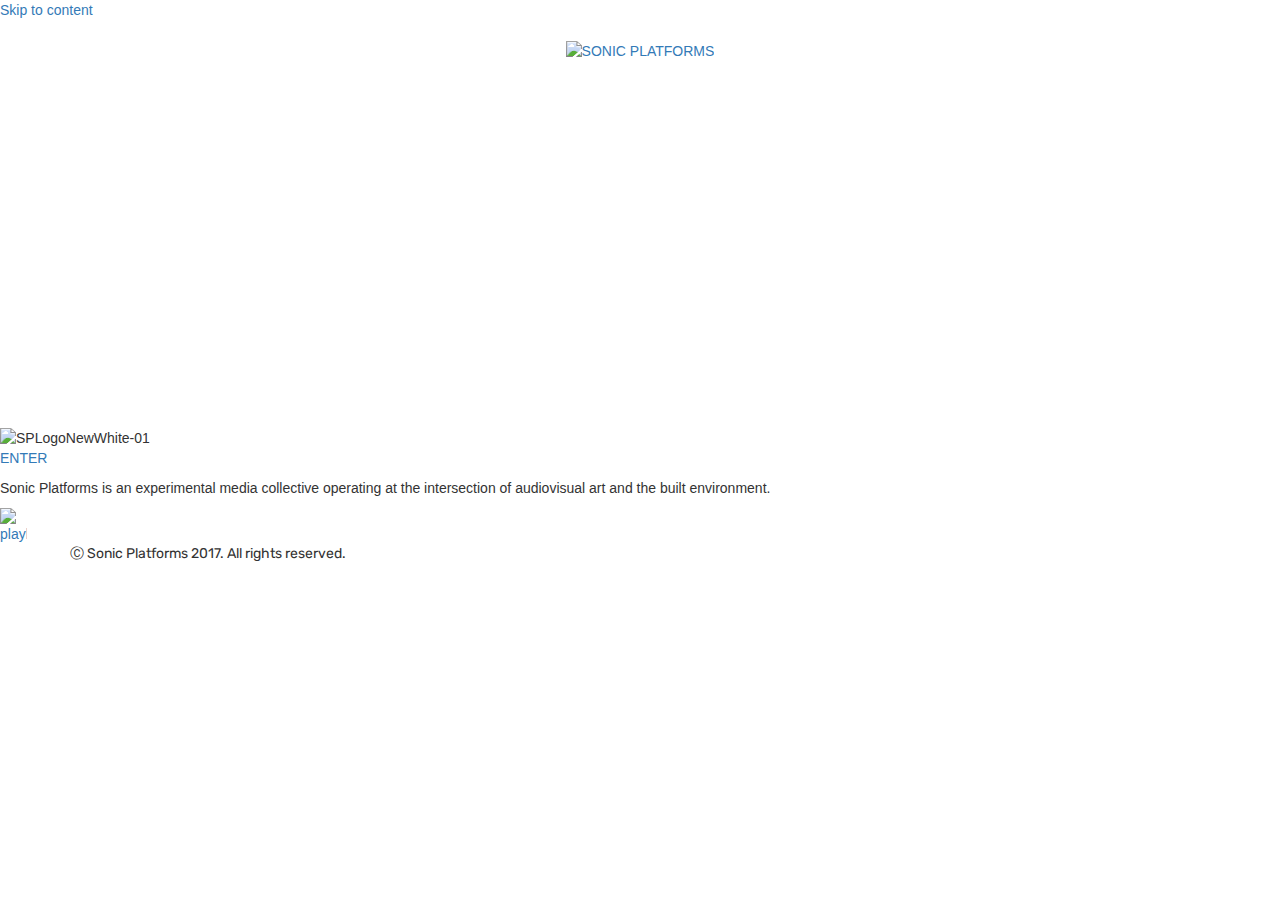
==== index.html @ f788b517 "initial commit" ====
<!DOCTYPE html>
<html lang="en-US">
<head>
<meta charset="UTF-8">
<meta name="viewport" content="width=device-width, initial-scale=1">
<link rel="profile" href="http://gmpg.org/xfn/11">

<title>SONIC PLATFORMS</title>
<link rel='dns-prefetch' href='//ajax.googleapis.com' />
<link rel='dns-prefetch' href='//fonts.googleapis.com' />
<link rel='dns-prefetch' href='//s.w.org' />
<link rel="alternate" type="application/rss+xml" title="SONIC PLATFORMS &raquo; Feed" href="https://sonic1231.github.io/sonic-platforms/feed/" />
<link rel="alternate" type="application/rss+xml" title="SONIC PLATFORMS &raquo; Comments Feed" href="https://sonic1231.github.io/sonic-platforms/comments/feed/" />
		<script type="text/javascript">
			window._wpemojiSettings = {"baseUrl":"https:\/\/s.w.org\/images\/core\/emoji\/11\/72x72\/","ext":".png","svgUrl":"https:\/\/s.w.org\/images\/core\/emoji\/11\/svg\/","svgExt":".svg","source":{"concatemoji":"https:\/\/sonic1231.github.io\/sonic-platforms\/wp-includes\/js\/wp-emoji-release.min.js?ver=4.9.8"}};
			!function(a,b,c){function d(a,b){var c=String.fromCharCode;l.clearRect(0,0,k.width,k.height),l.fillText(c.apply(this,a),0,0);var d=k.toDataURL();l.clearRect(0,0,k.width,k.height),l.fillText(c.apply(this,b),0,0);var e=k.toDataURL();return d===e}function e(a){var b;if(!l||!l.fillText)return!1;switch(l.textBaseline="top",l.font="600 32px Arial",a){case"flag":return!(b=d([55356,56826,55356,56819],[55356,56826,8203,55356,56819]))&&(b=d([55356,57332,56128,56423,56128,56418,56128,56421,56128,56430,56128,56423,56128,56447],[55356,57332,8203,56128,56423,8203,56128,56418,8203,56128,56421,8203,56128,56430,8203,56128,56423,8203,56128,56447]),!b);case"emoji":return b=d([55358,56760,9792,65039],[55358,56760,8203,9792,65039]),!b}return!1}function f(a){var c=b.createElement("script");c.src=a,c.defer=c.type="text/javascript",b.getElementsByTagName("head")[0].appendChild(c)}var g,h,i,j,k=b.createElement("canvas"),l=k.getContext&&k.getContext("2d");for(j=Array("flag","emoji"),c.supports={everything:!0,everythingExceptFlag:!0},i=0;i<j.length;i++)c.supports[j[i]]=e(j[i]),c.supports.everything=c.supports.everything&&c.supports[j[i]],"flag"!==j[i]&&(c.supports.everythingExceptFlag=c.supports.everythingExceptFlag&&c.supports[j[i]]);c.supports.everythingExceptFlag=c.supports.everythingExceptFlag&&!c.supports.flag,c.DOMReady=!1,c.readyCallback=function(){c.DOMReady=!0},c.supports.everything||(h=function(){c.readyCallback()},b.addEventListener?(b.addEventListener("DOMContentLoaded",h,!1),a.addEventListener("load",h,!1)):(a.attachEvent("onload",h),b.attachEvent("onreadystatechange",function(){"complete"===b.readyState&&c.readyCallback()})),g=c.source||{},g.concatemoji?f(g.concatemoji):g.wpemoji&&g.twemoji&&(f(g.twemoji),f(g.wpemoji)))}(window,document,window._wpemojiSettings);
		</script>
		<style type="text/css">
img.wp-smiley,
img.emoji {
	display: inline !important;
	border: none !important;
	box-shadow: none !important;
	height: 1em !important;
	width: 1em !important;
	margin: 0 .07em !important;
	vertical-align: -0.1em !important;
	background: none !important;
	padding: 0 !important;
}
</style>
<link rel='stylesheet' id='fl-builder-layout-99-css'  href='https://sonic1231.github.io/sonic-platforms/wp-content/uploads/bb-plugin/cache/99-layout.css?ver=a3a9431f162b4dfdc344bd846611ed28' type='text/css' media='all' />
<link rel='stylesheet' id='olympus-google-fonts-css'  href='https://fonts.googleapis.com/css?family=Rubik%3A300%2C400%2C500%2C700%2C900%2C0&#038;subset=hebrew%2Clatin%2Ccyrillic%2Clatin-ext&#038;ver=4.9.8' type='text/css' media='all' />
<link rel='stylesheet' id='portfolio-pro-css'  href='https://sonic1231.github.io/sonic-platforms/wp-content/plugins/sonicplatformgallery/public/css/portfolio-pro-public.css?ver=1.0.0' type='text/css' media='all' />
<link rel='stylesheet' id='zthemes-googlefonts-css'  href='https://fonts.googleapis.com/css?family=Lato%3A400%2C400i%2C700%7CMontserrat%3A400%2C400i%2C500%2C600%2C700&#038;subset=latin%2Clatin-ext' type='text/css' media='all' />
<link rel='stylesheet' id='blacklite-style-css'  href='https://sonic1231.github.io/sonic-platforms/wp-content/themes/blacklite/style.css?ver=4.9.8' type='text/css' media='all' />
<link rel='stylesheet' id='blacklite-font-awesome-css-css'  href='https://sonic1231.github.io/sonic-platforms/wp-content/themes/blacklite/css/font-awesome.min.css?ver=4.9.8' type='text/css' media='all' />
<link rel='stylesheet' id='igniteup-front-compulsory-css'  href='https://sonic1231.github.io/sonic-platforms/wp-content/plugins/igniteup/includes/css/front-compulsory.css?ver=3.3' type='text/css' media='all' />
<script type='text/javascript' src='//ajax.googleapis.com/ajax/libs/jquery/2.2.4/jquery.min.js'></script>
<script type='text/javascript' src='https://sonic1231.github.io/sonic-platforms/wp-content/plugins/sonicplatformgallery/public/lib/lazyload/jquery.lazyload.min.js?ver=1.0.0'></script>
<script type='text/javascript' src='https://sonic1231.github.io/sonic-platforms/wp-content/plugins/sonicplatformgallery/public/lib/isotope/isotope.pkgd.min.js?ver=1.0.0'></script>
<script type='text/javascript' src='https://sonic1231.github.io/sonic-platforms/wp-content/plugins/sonicplatformgallery/public/js/portfolio-pro-public.js?ver=1.0.0'></script>
<link rel='https://api.w.org/' href='https://sonic1231.github.io/sonic-platforms/wp-json/' />
<link rel="EditURI" type="application/rsd+xml" title="RSD" href="https://sonic1231.github.io/sonic-platforms/xmlrpc.php?rsd" />
<link rel="wlwmanifest" type="application/wlwmanifest+xml" href="https://sonic1231.github.io/sonic-platforms/wp-includes/wlwmanifest.xml" /> 
<meta name="generator" content="WordPress 4.9.8" />
<link rel="canonical" href="https://sonic1231.github.io/sonic-platforms/" />
<link rel='shortlink' href='https://sonic1231.github.io/sonic-platforms/' />
<link rel="alternate" type="application/json+oembed" href="https://sonic1231.github.io/sonic-platforms/wp-json/oembed/1.0/embed?url=https%3A%2F%2Fsonic1231.github.io%2Fsonic-platforms%2F" />
<link rel="alternate" type="text/xml+oembed" href="https://sonic1231.github.io/sonic-platforms/wp-json/oembed/1.0/embed?url=https%3A%2F%2Fsonic1231.github.io%2Fsonic-platforms%2F&#038;format=xml" />
<!-- start Simple Custom CSS and JS -->
<style type="text/css">
/* Add your CSS code here.

For example:
.example {
    color: red;
}

For brushing up on your CSS knowledge, check out http://www.w3schools.com/css/css_syntax.asp

End of comment */ 

@media only screen and (max-width:767px)
{

body.page-id-99 .fl-rich-text a.enterbutton {
    float: none;
    margin: 0 auto;
    display: table;
}
  
body.page-id-99 .cstlogo img.fl-photo-img {
    max-width: 100px;
    margin: 0 auto;
    display: table;
    float: none;
}

}

body.page-template.page-template-fullwidth-template.page-template-fullwidth-template-php.page.page-id-99
{
  display:contents;
}

div#playbtn img {
    max-width: 27px;
}

div#playbtn img:hover {
   opacity:.6;
}

.vimplayer {
    position: fixed;
    top: 0;
    left: 0;
    width: 100%;
    height: 100%;
    background: rgba(0,0,0,.9);
    text-align:center;
    display:none;
    overflow:auto;
    padding: 0% 0px;
}

.vimplayer .cross {
    background: url(https://sonic1231.github.io/sonic-platforms/wp-content/themes/blacklite/img/cross.png);
    width: 20px;
    height: 22px;
    float: right;
    background-size: 100%;
    background-repeat: no-repeat;
    margin-right: 20px;
    cursor: pointer;
    position:relative;
    margin-top:2.5%;
    z-index:99;
}

.vimplayer iframe#vimeo-player {
    margin: 0 auto;
    position: absolute;
    height: 100%;
    left: 0;
    right: 0;
    width: 100%;
    padding: 4% 0 2%;
}

</style>
<!-- end Simple Custom CSS and JS -->

<link rel='stylesheet' id='82-css'  href='https://sonic1231.github.io/sonic-platforms/wp-content/uploads/custom-css-js/82.css?v=452' type='text/css' media='all' />

<link rel='stylesheet' id='76-css'  href='https://sonic1231.github.io/sonic-platforms/wp-content/uploads/custom-css-js/76.css?v=765' type='text/css' media='all' />
<script type="text/javascript">igniteup_ajaxurl = "https://sonic1231.github.io/sonic-platforms/wp-admin/admin-ajax.php";</script>	<!-- Olympus Google Fonts CSS - https://wordpress.org/plugins/olympus-google-fonts/ -->
	<style>
		body {
font-family: "Rubik", "Helvetica Neue", Helvetica, Arial, sans-serif;
 }
		#site-title, .site-title, h1, h2, h3, h4, h5, h6 {
font-family: "Rubik", "Helvetica Neue", Helvetica, Arial, sans-serif;
 }
		button, input, select, textarea {
font-family: "Rubik", "Helvetica Neue", Helvetica, Arial, sans-serif;
 }

		/* Advanced Settings */

		#site-title, .site-title {
font-family: "Rubik", "Helvetica Neue", Helvetica, Arial, sans-serif;
 }
		#site-description, .site-description {
font-family: "Rubik", "Helvetica Neue", Helvetica, Arial, sans-serif;
 }
		.menu, .page_item, .menu-item {
font-family: "Rubik", "Helvetica Neue", Helvetica, Arial, sans-serif;
 }
		.entry-title, .entry-content h1, .entry-content h2, .entry-content h3, .entry-content h4, .entry-content h5, .entry-content h6 {
font-family: "Rubik", "Helvetica Neue", Helvetica, Arial, sans-serif;
 }
		.entry-content {
font-family: "Rubik", "Helvetica Neue", Helvetica, Arial, sans-serif;
 }
		.widget-area h1, .widget-area h2, .widget-area h3, .widget-area h4, .widgets-area h5, .widget-area h6, .widget-title {
font-family: "Rubik", "Helvetica Neue", Helvetica, Arial, sans-serif;
 }
		.widget-area {
font-family: "Rubik", "Helvetica Neue", Helvetica, Arial, sans-serif;
 }
		footer h1, footer h2, footer h3, footer h4, .widgets-area h5, footer h6 {
font-family: "Rubik", "Helvetica Neue", Helvetica, Arial, sans-serif;
 }
		footer {
font-family: "Rubik", "Helvetica Neue", Helvetica, Arial, sans-serif;
 }
	</style>
	<!-- Olympus Google Fonts CSS -->
	<link rel="icon" href="https://sonic1231.github.io/sonic-platforms/wp-content/uploads/2018/11/cropped-logo-32x32.png" sizes="32x32" />
<link rel="icon" href="https://sonic1231.github.io/sonic-platforms/wp-content/uploads/2018/11/cropped-logo-192x192.png" sizes="192x192" />
<link rel="apple-touch-icon-precomposed" href="https://sonic1231.github.io/sonic-platforms/wp-content/uploads/2018/11/cropped-logo-180x180.png" />
<meta name="msapplication-TileImage" content="https://sonic1231.github.io/sonic-platforms/wp-content/uploads/2018/11/cropped-logo-270x270.png" />
		<style type="text/css" id="wp-custom-css">
			body #lgx-portfolio .lgx-item-card
{
   box-shadow:none;	
}

#lgx-portfolio .lgx-item-card .lgx-item-figure
{
	background-color:transparent;
	min-height:unset;
}

#lgx-portfolio .lgx-item-card .lgx-item-figure .lgx-figcaption
{
	height:100%;
}
footer.site-footer
{
	padding-top:0;
	padding-bottom:30px;
}

.site-branding {
    margin-top: 0px;
    padding: 20px 0 0px;
    text-align: center;
}

header.site-header
{
	margin-bottom:0;
}

div#content{
	border-top:0;
}		</style>
		<link rel="stylesheet" href="//maxcdn.bootstrapcdn.com/bootstrap/3.3.7/css/bootstrap.min.css">
	<script src="//maxcdn.bootstrapcdn.com/bootstrap/3.3.7/js/bootstrap.min.js"></script>
</head>

<body class="home page-template page-template-fullwidth-template page-template-fullwidth-template-php page page-id-99 wp-custom-logo fl-builder">

<div id="page" class="site">
	<a class="skip-link screen-reader-text" href="#content">Skip to content</a>

	<header id="masthead" class="site-header" role="banner">
		
		<div class="site-branding container">

			<a href="https://sonic1231.github.io/sonic-platforms/" class="custom-logo-link" rel="home" itemprop="url"><img width="2067" height="2067" src="https://sonic1231.github.io/sonic-platforms/wp-content/uploads/2018/11/SP-LOGO.png" class="custom-logo" alt="SONIC PLATFORMS" itemprop="logo" srcset="https://sonic1231.github.io/sonic-platforms/wp-content/uploads/2018/11/SP-LOGO.png 2067w, https://sonic1231.github.io/sonic-platforms/wp-content/uploads/2018/11/SP-LOGO-150x150.png 150w, https://sonic1231.github.io/sonic-platforms/wp-content/uploads/2018/11/SP-LOGO-300x300.png 300w, https://sonic1231.github.io/sonic-platforms/wp-content/uploads/2018/11/SP-LOGO-768x768.png 768w, https://sonic1231.github.io/sonic-platforms/wp-content/uploads/2018/11/SP-LOGO-1024x1024.png 1024w" sizes="(max-width: 2067px) 100vw, 2067px" /></a>
		</div><!-- .site-branding -->

	</header><!-- #masthead -->

	<div id="content" class="site-content">

        <div class="fl-builder-content fl-builder-content-99 fl-builder-content-primary" data-post-id="99"><div class="fl-row fl-row-fixed-width fl-row-bg-none fl-node-5bc5c177952a0" data-node="5bc5c177952a0">
	<div class="fl-row-content-wrap">
				<div class="fl-row-content fl-row-fixed-width fl-node-content">
		
<div class="fl-col-group fl-node-5bc5ca46e243c" data-node="5bc5ca46e243c">
			<div class="fl-col fl-node-5bc5ca46e258a" data-node="5bc5ca46e258a">
	<div class="fl-col-content fl-node-content">
	<div class="fl-module fl-module-html fl-node-5bc5ca3a66af6 iframevid" data-node="5bc5ca3a66af6">
	<div class="fl-module-content fl-node-content">
		<div class="fl-html">
	<iframe src="//player.vimeo.com/video/114854096?api=1" width="640" height="360" frameborder="0" webkitallowfullscreen mozallowfullscreen allowfullscreen id="video"></iframe></div>
	</div>
</div>
	</div>
</div>
	</div>

<div class="fl-col-group fl-node-5bc5c177966e3" data-node="5bc5c177966e3">
			<div class="fl-col fl-node-5bc5c177967d7 fl-col-small" data-node="5bc5c177967d7">
	<div class="fl-col-content fl-node-content">
	<div class="fl-module fl-module-photo fl-node-5bc5c19bea80a cstlogo" data-node="5bc5c19bea80a">
	<div class="fl-module-content fl-node-content">
		<div class="fl-photo fl-photo-align-left" itemscope itemtype="https://schema.org/ImageObject">
	<div class="fl-photo-content fl-photo-img-png">
				<img class="fl-photo-img wp-image-101 size-thumbnail" src="https://sonic1231.github.io/sonic-platforms/wp-content/uploads/2018/10/SPLogoNewWhite-01-150x150.png" alt="SPLogoNewWhite-01" itemprop="image" height="150" width="150" title="SPLogoNewWhite-01" srcset="https://sonic1231.github.io/sonic-platforms/wp-content/uploads/2018/10/SPLogoNewWhite-01-150x150.png 150w, https://sonic1231.github.io/sonic-platforms/wp-content/uploads/2018/10/SPLogoNewWhite-01-300x300.png 300w, https://sonic1231.github.io/sonic-platforms/wp-content/uploads/2018/10/SPLogoNewWhite-01-768x768.png 768w, https://sonic1231.github.io/sonic-platforms/wp-content/uploads/2018/10/SPLogoNewWhite-01-1024x1024.png 1024w, https://sonic1231.github.io/sonic-platforms/wp-content/uploads/2018/10/SPLogoNewWhite-01.png 1133w" sizes="(max-width: 150px) 100vw, 150px" />
					</div>
	</div>
	</div>
</div>
	</div>
</div>
			<div class="fl-col fl-node-5bc5c17796819 fl-col-small" data-node="5bc5c17796819">
	<div class="fl-col-content fl-node-content">
	<div class="fl-module fl-module-rich-text fl-node-5bc5c1f428fd2" data-node="5bc5c1f428fd2">
	<div class="fl-module-content fl-node-content">
		<div class="fl-rich-text">
	<p><a class="enterbutton" href="https://sonic1231.github.io/sonic-platforms/enter">ENTER</a></p>
</div>
	</div>
</div>
	</div>
</div>
	</div>

<div class="fl-col-group fl-node-5bc5c24dc0ba4" data-node="5bc5c24dc0ba4">
			<div class="fl-col fl-node-5bc5c24dc0cee" data-node="5bc5c24dc0cee">
	<div class="fl-col-content fl-node-content">
	<div class="fl-module fl-module-rich-text fl-node-5bc5c25304c82 innercontent" data-node="5bc5c25304c82">
	<div class="fl-module-content fl-node-content">
		<div class="fl-rich-text">
	<p>Sonic Platforms is an experimental media collective operating at the intersection of audiovisual art and the built environment.</p>
</div>
	</div>
</div>
<div id="playbtn" class="fl-module fl-module-photo fl-node-5bc5df101ac57" data-node="5bc5df101ac57">
	<div class="fl-module-content fl-node-content">
		<div class="fl-photo fl-photo-align-center" itemscope itemtype="https://schema.org/ImageObject">
	<div class="fl-photo-content fl-photo-img-png">
				<a href="javascipt:;" target="_self" itemprop="url">
				<img class="fl-photo-img wp-image-107 size-full" src="https://sonic1231.github.io/sonic-platforms/wp-content/uploads/2018/10/playbtn.png" alt="playbtn" itemprop="image" height="132" width="100" title="playbtn"  />
				</a>
					</div>
	</div>
	</div>
</div>
	</div>
</div>
	</div>
		</div>
	</div>
</div>
</div>		

<script src="https://sonic1231.github.io/sonic-platforms/wp-includes/js/froogaloop2.min.js"></script>

<div class="vimplayer">
<div class="cross"></div>
<iframe id="vimeo-player" src="" width="640" height="360" frameborder="0" webkitallowfullscreen mozallowfullscreen allowfullscreen></iframe>
</div>
<script>
jQuery(function(){
var iframe = jQuery('#vimeo-player')[0];
var player = $f(iframe);

jQuery('#stop').click(function() {
    alert('stoped');
    player.api('pause');
});


jQuery('#playbtn a').click(function(e){
	e.preventDefault();
	jQuery('body').css('overflow','hidden');
	jQuery('.vimplayer').fadeIn(500);
	var getsrc = jQuery('.iframevid iframe').attr('src');
	jQuery('#vimeo-player').attr('src',getsrc);
	setTimeout(function(){
	var iframe = jQuery('#vimeo-player')[0];
	var player = $f(iframe);	
    player.api('play');
	},1500);
})

jQuery('.vimplayer').click(function(event){
		if(event.target.nodeName=='DIV')
		{
		 jQuery('.vimplayer').fadeOut(500);
		 	setTimeout(function(){
		     jQuery('body').css('overflow','auto');		
    		 jQuery('#vimeo-player').attr('src','');
			},500);
		}
});

});
</script>


	</div><!-- #content -->

	<div id="instagram-footer">

				
	</div>

	<footer id="colophon" class="site-footer" role="contentinfo">
		<div id="footer-social">
				
																																																								
		</div>

		<div class="site-info container">Ⓒ Sonic Platforms 2017. All rights reserved.</div><!-- .site-info -->
	</footer><!-- #colophon -->
</div><!-- #page -->

<script>
   jQuery('.site-branding.container a').attr('href','https://sonic1231.github.io/sonic-platforms/enter/');
</script>

<script src="https://sonic1231.github.io/sonic-platforms/wp-includes/js/froogaloop2.min.js"></script>

<script>
jQuery(function(){
	
    jQuery(".modal.fade").on('hide.bs.modal', function () {
	var iframe = jQuery('body .modal.fade.in .modal-body iframe')[0];
	var player = $f(iframe);
    player.api('pause');
    });
	
});

</script>

<script type="text/javascript">

if(typeof jQuery == 'undefined' || typeof jQuery.fn.on == 'undefined') {
	document.write('<script src="https://sonic1231.github.io/sonic-platforms/wp-includes/js/jquery/jquery.js"><\/script>');
	document.write('<script src="https://sonic1231.github.io/sonic-platforms/wp-includes/js/jquery/jquery-migrate.min.js"><\/script>');
}

</script>
<script type='text/javascript' src='https://sonic1231.github.io/sonic-platforms/wp-content/uploads/bb-plugin/cache/99-layout.js?ver=a3a9431f162b4dfdc344bd846611ed28'></script>
<script type='text/javascript' src='https://sonic1231.github.io/sonic-platforms/wp-content/themes/blacklite/js/navigation.js?ver=20151215'></script>
<script type='text/javascript' src='https://sonic1231.github.io/sonic-platforms/wp-content/themes/blacklite/js/skip-link-focus-fix.js?ver=20151215'></script>
<script type='text/javascript' src='https://sonic1231.github.io/sonic-platforms/wp-content/themes/blacklite/js/blacklite.js?ver=4.9.8'></script>
<script type='text/javascript' src='https://sonic1231.github.io/sonic-platforms/wp-includes/js/wp-embed.min.js?ver=4.9.8'></script>
<!-- start Simple Custom CSS and JS -->
<script type="text/javascript">
/* Default comment here */ 


jQuery(function(){

jQuery('body.home #page').height(jQuery(window).height());

  
});

jQuery(window).resize(function(){

jQuery('body.home #page').height(jQuery(window).height());

  
});</script>
<!-- end Simple Custom CSS and JS -->

</body>
</html>
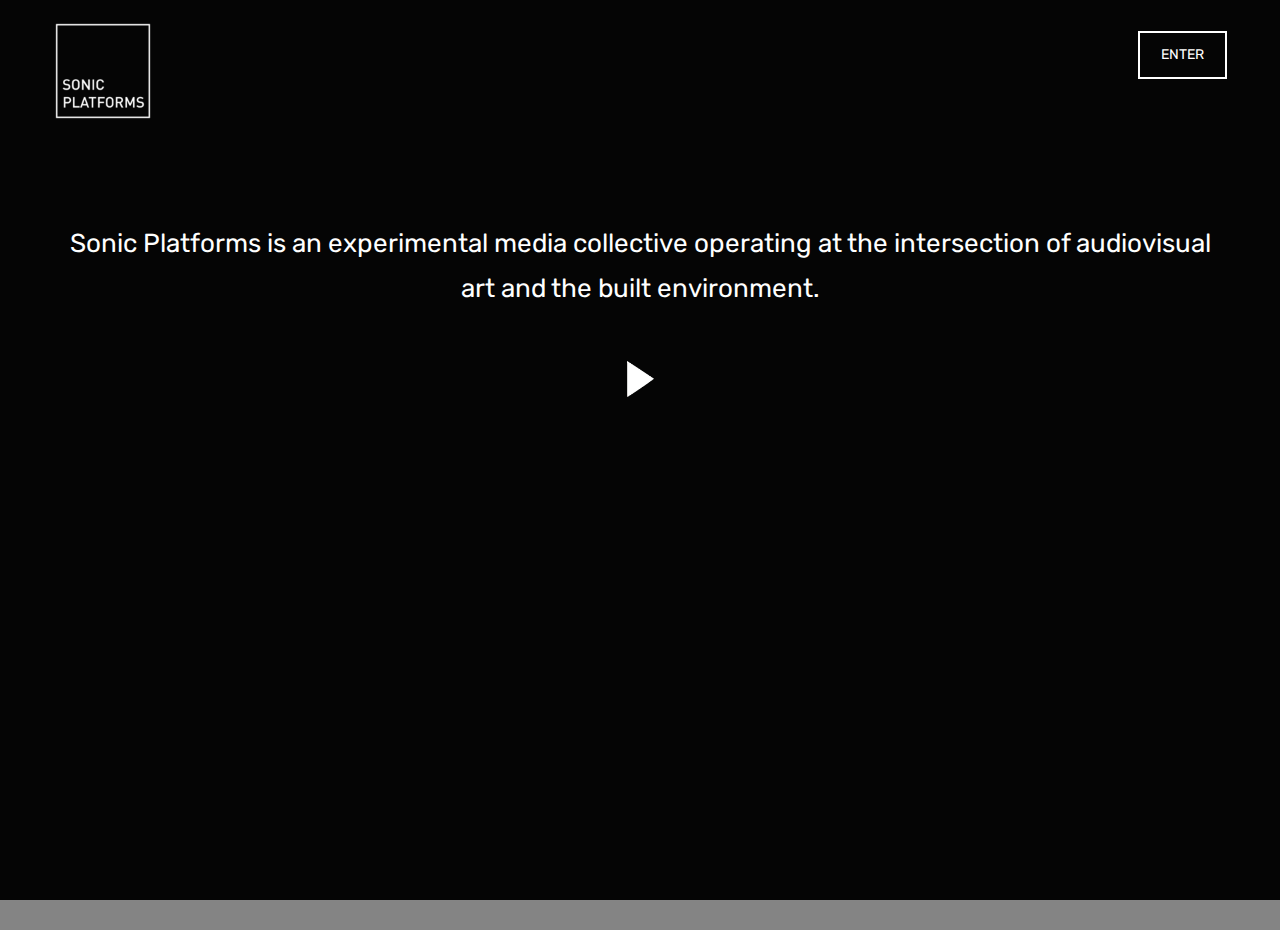
==== commit 2325add8: "new updates for links" ====
--- a/index.html
+++ b/index.html
@@ -9,8 +9,8 @@
 <link rel='dns-prefetch' href='//ajax.googleapis.com' />
 <link rel='dns-prefetch' href='//fonts.googleapis.com' />
 <link rel='dns-prefetch' href='//s.w.org' />
-<link rel="alternate" type="application/rss+xml" title="SONIC PLATFORMS &raquo; Feed" href="https://sonic1231.github.io/sonic-platforms/feed/" />
-<link rel="alternate" type="application/rss+xml" title="SONIC PLATFORMS &raquo; Comments Feed" href="https://sonic1231.github.io/sonic-platforms/comments/feed/" />
+<link rel="alternate" type="application/rss+xml" title="SONIC PLATFORMS &raquo; Feed" href="./feed/" />
+<link rel="alternate" type="application/rss+xml" title="SONIC PLATFORMS &raquo; Comments Feed" href="./comments/feed/" />
 		<script type="text/javascript">
 			window._wpemojiSettings = {"baseUrl":"https:\/\/s.w.org\/images\/core\/emoji\/11\/72x72\/","ext":".png","svgUrl":"https:\/\/s.w.org\/images\/core\/emoji\/11\/svg\/","svgExt":".svg","source":{"concatemoji":"https:\/\/sonic1231.github.io\/sonic-platforms\/wp-includes\/js\/wp-emoji-release.min.js?ver=4.9.8"}};
 			!function(a,b,c){function d(a,b){var c=String.fromCharCode;l.clearRect(0,0,k.width,k.height),l.fillText(c.apply(this,a),0,0);var d=k.toDataURL();l.clearRect(0,0,k.width,k.height),l.fillText(c.apply(this,b),0,0);var e=k.toDataURL();return d===e}function e(a){var b;if(!l||!l.fillText)return!1;switch(l.textBaseline="top",l.font="600 32px Arial",a){case"flag":return!(b=d([55356,56826,55356,56819],[55356,56826,8203,55356,56819]))&&(b=d([55356,57332,56128,56423,56128,56418,56128,56421,56128,56430,56128,56423,56128,56447],[55356,57332,8203,56128,56423,8203,56128,56418,8203,56128,56421,8203,56128,56430,8203,56128,56423,8203,56128,56447]),!b);case"emoji":return b=d([55358,56760,9792,65039],[55358,56760,8203,9792,65039]),!b}return!1}function f(a){var c=b.createElement("script");c.src=a,c.defer=c.type="text/javascript",b.getElementsByTagName("head")[0].appendChild(c)}var g,h,i,j,k=b.createElement("canvas"),l=k.getContext&&k.getContext("2d");for(j=Array("flag","emoji"),c.supports={everything:!0,everythingExceptFlag:!0},i=0;i<j.length;i++)c.supports[j[i]]=e(j[i]),c.supports.everything=c.supports.everything&&c.supports[j[i]],"flag"!==j[i]&&(c.supports.everythingExceptFlag=c.supports.everythingExceptFlag&&c.supports[j[i]]);c.supports.everythingExceptFlag=c.supports.everythingExceptFlag&&!c.supports.flag,c.DOMReady=!1,c.readyCallback=function(){c.DOMReady=!0},c.supports.everything||(h=function(){c.readyCallback()},b.addEventListener?(b.addEventListener("DOMContentLoaded",h,!1),a.addEventListener("load",h,!1)):(a.attachEvent("onload",h),b.attachEvent("onreadystatechange",function(){"complete"===b.readyState&&c.readyCallback()})),g=c.source||{},g.concatemoji?f(g.concatemoji):g.wpemoji&&g.twemoji&&(f(g.twemoji),f(g.wpemoji)))}(window,document,window._wpemojiSettings);
@@ -29,25 +29,25 @@
 	padding: 0 !important;
 }
 </style>
-<link rel='stylesheet' id='fl-builder-layout-99-css'  href='https://sonic1231.github.io/sonic-platforms/wp-content/uploads/bb-plugin/cache/99-layout.css?ver=a3a9431f162b4dfdc344bd846611ed28' type='text/css' media='all' />
+<link rel='stylesheet' id='fl-builder-layout-99-css'  href='./wp-content/uploads/bb-plugin/cache/99-layout.css?ver=a3a9431f162b4dfdc344bd846611ed28' type='text/css' media='all' />
 <link rel='stylesheet' id='olympus-google-fonts-css'  href='https://fonts.googleapis.com/css?family=Rubik%3A300%2C400%2C500%2C700%2C900%2C0&#038;subset=hebrew%2Clatin%2Ccyrillic%2Clatin-ext&#038;ver=4.9.8' type='text/css' media='all' />
-<link rel='stylesheet' id='portfolio-pro-css'  href='https://sonic1231.github.io/sonic-platforms/wp-content/plugins/sonicplatformgallery/public/css/portfolio-pro-public.css?ver=1.0.0' type='text/css' media='all' />
+<link rel='stylesheet' id='portfolio-pro-css'  href='./wp-content/plugins/sonicplatformgallery/public/css/portfolio-pro-public.css?ver=1.0.0' type='text/css' media='all' />
 <link rel='stylesheet' id='zthemes-googlefonts-css'  href='https://fonts.googleapis.com/css?family=Lato%3A400%2C400i%2C700%7CMontserrat%3A400%2C400i%2C500%2C600%2C700&#038;subset=latin%2Clatin-ext' type='text/css' media='all' />
-<link rel='stylesheet' id='blacklite-style-css'  href='https://sonic1231.github.io/sonic-platforms/wp-content/themes/blacklite/style.css?ver=4.9.8' type='text/css' media='all' />
-<link rel='stylesheet' id='blacklite-font-awesome-css-css'  href='https://sonic1231.github.io/sonic-platforms/wp-content/themes/blacklite/css/font-awesome.min.css?ver=4.9.8' type='text/css' media='all' />
-<link rel='stylesheet' id='igniteup-front-compulsory-css'  href='https://sonic1231.github.io/sonic-platforms/wp-content/plugins/igniteup/includes/css/front-compulsory.css?ver=3.3' type='text/css' media='all' />
+<link rel='stylesheet' id='blacklite-style-css'  href='./wp-content/themes/blacklite/style.css?ver=4.9.8' type='text/css' media='all' />
+<link rel='stylesheet' id='blacklite-font-awesome-css-css'  href='./wp-content/themes/blacklite/css/font-awesome.min.css?ver=4.9.8' type='text/css' media='all' />
+<link rel='stylesheet' id='igniteup-front-compulsory-css'  href='./wp-content/plugins/igniteup/includes/css/front-compulsory.css?ver=3.3' type='text/css' media='all' />
 <script type='text/javascript' src='//ajax.googleapis.com/ajax/libs/jquery/2.2.4/jquery.min.js'></script>
-<script type='text/javascript' src='https://sonic1231.github.io/sonic-platforms/wp-content/plugins/sonicplatformgallery/public/lib/lazyload/jquery.lazyload.min.js?ver=1.0.0'></script>
-<script type='text/javascript' src='https://sonic1231.github.io/sonic-platforms/wp-content/plugins/sonicplatformgallery/public/lib/isotope/isotope.pkgd.min.js?ver=1.0.0'></script>
-<script type='text/javascript' src='https://sonic1231.github.io/sonic-platforms/wp-content/plugins/sonicplatformgallery/public/js/portfolio-pro-public.js?ver=1.0.0'></script>
-<link rel='https://api.w.org/' href='https://sonic1231.github.io/sonic-platforms/wp-json/' />
-<link rel="EditURI" type="application/rsd+xml" title="RSD" href="https://sonic1231.github.io/sonic-platforms/xmlrpc.php?rsd" />
-<link rel="wlwmanifest" type="application/wlwmanifest+xml" href="https://sonic1231.github.io/sonic-platforms/wp-includes/wlwmanifest.xml" /> 
+<script type='text/javascript' src='./wp-content/plugins/sonicplatformgallery/public/lib/lazyload/jquery.lazyload.min.js?ver=1.0.0'></script>
+<script type='text/javascript' src='./wp-content/plugins/sonicplatformgallery/public/lib/isotope/isotope.pkgd.min.js?ver=1.0.0'></script>
+<script type='text/javascript' src='./wp-content/plugins/sonicplatformgallery/public/js/portfolio-pro-public.js?ver=1.0.0'></script>
+<link rel='https://api.w.org/' href='./wp-json/' />
+<link rel="EditURI" type="application/rsd+xml" title="RSD" href="./xmlrpc.php?rsd" />
+<link rel="wlwmanifest" type="application/wlwmanifest+xml" href="./wp-includes/wlwmanifest.xml" />
 <meta name="generator" content="WordPress 4.9.8" />
-<link rel="canonical" href="https://sonic1231.github.io/sonic-platforms/" />
-<link rel='shortlink' href='https://sonic1231.github.io/sonic-platforms/' />
-<link rel="alternate" type="application/json+oembed" href="https://sonic1231.github.io/sonic-platforms/wp-json/oembed/1.0/embed?url=https%3A%2F%2Fsonic1231.github.io%2Fsonic-platforms%2F" />
-<link rel="alternate" type="text/xml+oembed" href="https://sonic1231.github.io/sonic-platforms/wp-json/oembed/1.0/embed?url=https%3A%2F%2Fsonic1231.github.io%2Fsonic-platforms%2F&#038;format=xml" />
+<link rel="canonical" href="./" />
+<link rel='shortlink' href='./' />
+<link rel="alternate" type="application/json+oembed" href="./wp-json/oembed/1.0/embed?url=https%3A%2F%2Fsonic1231.github.io%2Fsonic-platforms%2F" />
+<link rel="alternate" type="text/xml+oembed" href="./wp-json/oembed/1.0/embed?url=https%3A%2F%2Fsonic1231.github.io%2Fsonic-platforms%2F&#038;format=xml" />
 <!-- start Simple Custom CSS and JS -->
 <style type="text/css">
 /* Add your CSS code here.
@@ -59,7 +59,7 @@
 
 For brushing up on your CSS knowledge, check out http://www.w3schools.com/css/css_syntax.asp
 
-End of comment */ 
+End of comment */
 
 @media only screen and (max-width:767px)
 {
@@ -69,7 +69,7 @@
     margin: 0 auto;
     display: table;
 }
-  
+
 body.page-id-99 .cstlogo img.fl-photo-img {
     max-width: 100px;
     margin: 0 auto;
@@ -106,7 +106,7 @@
 }
 
 .vimplayer .cross {
-    background: url(https://sonic1231.github.io/sonic-platforms/wp-content/themes/blacklite/img/cross.png);
+    background: url(./wp-content/themes/blacklite/img/cross.png);
     width: 20px;
     height: 22px;
     float: right;
@@ -132,10 +132,10 @@
 </style>
 <!-- end Simple Custom CSS and JS -->
 
-<link rel='stylesheet' id='82-css'  href='https://sonic1231.github.io/sonic-platforms/wp-content/uploads/custom-css-js/82.css?v=452' type='text/css' media='all' />
-
-<link rel='stylesheet' id='76-css'  href='https://sonic1231.github.io/sonic-platforms/wp-content/uploads/custom-css-js/76.css?v=765' type='text/css' media='all' />
-<script type="text/javascript">igniteup_ajaxurl = "https://sonic1231.github.io/sonic-platforms/wp-admin/admin-ajax.php";</script>	<!-- Olympus Google Fonts CSS - https://wordpress.org/plugins/olympus-google-fonts/ -->
+<link rel='stylesheet' id='82-css'  href='./wp-content/uploads/custom-css-js/82.css?v=452' type='text/css' media='all' />
+
+<link rel='stylesheet' id='76-css'  href='./wp-content/uploads/custom-css-js/76.css?v=765' type='text/css' media='all' />
+<script type="text/javascript">igniteup_ajaxurl = "./wp-admin/admin-ajax.php";</script>	<!-- Olympus Google Fonts CSS - https://wordpress.org/plugins/olympus-google-fonts/ -->
 	<style>
 		body {
 font-family: "Rubik", "Helvetica Neue", Helvetica, Arial, sans-serif;
@@ -178,14 +178,14 @@
  }
 	</style>
 	<!-- Olympus Google Fonts CSS -->
-	<link rel="icon" href="https://sonic1231.github.io/sonic-platforms/wp-content/uploads/2018/11/cropped-logo-32x32.png" sizes="32x32" />
-<link rel="icon" href="https://sonic1231.github.io/sonic-platforms/wp-content/uploads/2018/11/cropped-logo-192x192.png" sizes="192x192" />
-<link rel="apple-touch-icon-precomposed" href="https://sonic1231.github.io/sonic-platforms/wp-content/uploads/2018/11/cropped-logo-180x180.png" />
-<meta name="msapplication-TileImage" content="https://sonic1231.github.io/sonic-platforms/wp-content/uploads/2018/11/cropped-logo-270x270.png" />
+	<link rel="icon" href="./wp-content/uploads/2018/11/cropped-logo-32x32.png" sizes="32x32" />
+<link rel="icon" href="./wp-content/uploads/2018/11/cropped-logo-192x192.png" sizes="192x192" />
+<link rel="apple-touch-icon-precomposed" href="./wp-content/uploads/2018/11/cropped-logo-180x180.png" />
+<meta name="msapplication-TileImage" content="./wp-content/uploads/2018/11/cropped-logo-270x270.png" />
 		<style type="text/css" id="wp-custom-css">
 			body #lgx-portfolio .lgx-item-card
 {
-   box-shadow:none;	
+   box-shadow:none;
 }
 
 #lgx-portfolio .lgx-item-card .lgx-item-figure
@@ -228,10 +228,10 @@
 	<a class="skip-link screen-reader-text" href="#content">Skip to content</a>
 
 	<header id="masthead" class="site-header" role="banner">
-		
+
 		<div class="site-branding container">
 
-			<a href="https://sonic1231.github.io/sonic-platforms/" class="custom-logo-link" rel="home" itemprop="url"><img width="2067" height="2067" src="https://sonic1231.github.io/sonic-platforms/wp-content/uploads/2018/11/SP-LOGO.png" class="custom-logo" alt="SONIC PLATFORMS" itemprop="logo" srcset="https://sonic1231.github.io/sonic-platforms/wp-content/uploads/2018/11/SP-LOGO.png 2067w, https://sonic1231.github.io/sonic-platforms/wp-content/uploads/2018/11/SP-LOGO-150x150.png 150w, https://sonic1231.github.io/sonic-platforms/wp-content/uploads/2018/11/SP-LOGO-300x300.png 300w, https://sonic1231.github.io/sonic-platforms/wp-content/uploads/2018/11/SP-LOGO-768x768.png 768w, https://sonic1231.github.io/sonic-platforms/wp-content/uploads/2018/11/SP-LOGO-1024x1024.png 1024w" sizes="(max-width: 2067px) 100vw, 2067px" /></a>
+			<a href="./" class="custom-logo-link" rel="home" itemprop="url"><img width="2067" height="2067" src="./wp-content/uploads/2018/11/SP-LOGO.png" class="custom-logo" alt="SONIC PLATFORMS" itemprop="logo" srcset="./wp-content/uploads/2018/11/SP-LOGO.png 2067w, ./wp-content/uploads/2018/11/SP-LOGO-150x150.png 150w, ./wp-content/uploads/2018/11/SP-LOGO-300x300.png 300w, ./wp-content/uploads/2018/11/SP-LOGO-768x768.png 768w, ./wp-content/uploads/2018/11/SP-LOGO-1024x1024.png 1024w" sizes="(max-width: 2067px) 100vw, 2067px" /></a>
 		</div><!-- .site-branding -->
 
 	</header><!-- #masthead -->
@@ -241,7 +241,7 @@
         <div class="fl-builder-content fl-builder-content-99 fl-builder-content-primary" data-post-id="99"><div class="fl-row fl-row-fixed-width fl-row-bg-none fl-node-5bc5c177952a0" data-node="5bc5c177952a0">
 	<div class="fl-row-content-wrap">
 				<div class="fl-row-content fl-row-fixed-width fl-node-content">
-		
+
 <div class="fl-col-group fl-node-5bc5ca46e243c" data-node="5bc5ca46e243c">
 			<div class="fl-col fl-node-5bc5ca46e258a" data-node="5bc5ca46e258a">
 	<div class="fl-col-content fl-node-content">
@@ -262,7 +262,7 @@
 	<div class="fl-module-content fl-node-content">
 		<div class="fl-photo fl-photo-align-left" itemscope itemtype="https://schema.org/ImageObject">
 	<div class="fl-photo-content fl-photo-img-png">
-				<img class="fl-photo-img wp-image-101 size-thumbnail" src="https://sonic1231.github.io/sonic-platforms/wp-content/uploads/2018/10/SPLogoNewWhite-01-150x150.png" alt="SPLogoNewWhite-01" itemprop="image" height="150" width="150" title="SPLogoNewWhite-01" srcset="https://sonic1231.github.io/sonic-platforms/wp-content/uploads/2018/10/SPLogoNewWhite-01-150x150.png 150w, https://sonic1231.github.io/sonic-platforms/wp-content/uploads/2018/10/SPLogoNewWhite-01-300x300.png 300w, https://sonic1231.github.io/sonic-platforms/wp-content/uploads/2018/10/SPLogoNewWhite-01-768x768.png 768w, https://sonic1231.github.io/sonic-platforms/wp-content/uploads/2018/10/SPLogoNewWhite-01-1024x1024.png 1024w, https://sonic1231.github.io/sonic-platforms/wp-content/uploads/2018/10/SPLogoNewWhite-01.png 1133w" sizes="(max-width: 150px) 100vw, 150px" />
+				<img class="fl-photo-img wp-image-101 size-thumbnail" src="./wp-content/uploads/2018/10/SPLogoNewWhite-01-150x150.png" alt="SPLogoNewWhite-01" itemprop="image" height="150" width="150" title="SPLogoNewWhite-01" srcset="./wp-content/uploads/2018/10/SPLogoNewWhite-01-150x150.png 150w, ./wp-content/uploads/2018/10/SPLogoNewWhite-01-300x300.png 300w, ./wp-content/uploads/2018/10/SPLogoNewWhite-01-768x768.png 768w, ./wp-content/uploads/2018/10/SPLogoNewWhite-01-1024x1024.png 1024w, ./wp-content/uploads/2018/10/SPLogoNewWhite-01.png 1133w" sizes="(max-width: 150px) 100vw, 150px" />
 					</div>
 	</div>
 	</div>
@@ -274,7 +274,7 @@
 	<div class="fl-module fl-module-rich-text fl-node-5bc5c1f428fd2" data-node="5bc5c1f428fd2">
 	<div class="fl-module-content fl-node-content">
 		<div class="fl-rich-text">
-	<p><a class="enterbutton" href="https://sonic1231.github.io/sonic-platforms/enter">ENTER</a></p>
+	<p><a class="enterbutton" href="./enter">ENTER</a></p>
 </div>
 	</div>
 </div>
@@ -297,7 +297,7 @@
 		<div class="fl-photo fl-photo-align-center" itemscope itemtype="https://schema.org/ImageObject">
 	<div class="fl-photo-content fl-photo-img-png">
 				<a href="javascipt:;" target="_self" itemprop="url">
-				<img class="fl-photo-img wp-image-107 size-full" src="https://sonic1231.github.io/sonic-platforms/wp-content/uploads/2018/10/playbtn.png" alt="playbtn" itemprop="image" height="132" width="100" title="playbtn"  />
+				<img class="fl-photo-img wp-image-107 size-full" src="./wp-content/uploads/2018/10/playbtn.png" alt="playbtn" itemprop="image" height="132" width="100" title="playbtn"  />
 				</a>
 					</div>
 	</div>
@@ -309,9 +309,9 @@
 		</div>
 	</div>
 </div>
-</div>		
-
-<script src="https://sonic1231.github.io/sonic-platforms/wp-includes/js/froogaloop2.min.js"></script>
+</div>
+
+<script src="./wp-includes/js/froogaloop2.min.js"></script>
 
 <div class="vimplayer">
 <div class="cross"></div>
@@ -336,7 +336,7 @@
 	jQuery('#vimeo-player').attr('src',getsrc);
 	setTimeout(function(){
 	var iframe = jQuery('#vimeo-player')[0];
-	var player = $f(iframe);	
+	var player = $f(iframe);
     player.api('play');
 	},1500);
 })
@@ -346,7 +346,7 @@
 		{
 		 jQuery('.vimplayer').fadeOut(500);
 		 	setTimeout(function(){
-		     jQuery('body').css('overflow','auto');		
+		     jQuery('body').css('overflow','auto');
     		 jQuery('#vimeo-player').attr('src','');
 			},500);
 		}
@@ -360,13 +360,13 @@
 
 	<div id="instagram-footer">
 
-				
+
 	</div>
 
 	<footer id="colophon" class="site-footer" role="contentinfo">
 		<div id="footer-social">
-				
-																																																								
+
+
 		</div>
 
 		<div class="site-info container">Ⓒ Sonic Platforms 2017. All rights reserved.</div><!-- .site-info -->
@@ -374,20 +374,20 @@
 </div><!-- #page -->
 
 <script>
-   jQuery('.site-branding.container a').attr('href','https://sonic1231.github.io/sonic-platforms/enter/');
+   jQuery('.site-branding.container a').attr('href','./enter/');
 </script>
 
-<script src="https://sonic1231.github.io/sonic-platforms/wp-includes/js/froogaloop2.min.js"></script>
+<script src="./wp-includes/js/froogaloop2.min.js"></script>
 
 <script>
 jQuery(function(){
-	
+
     jQuery(".modal.fade").on('hide.bs.modal', function () {
 	var iframe = jQuery('body .modal.fade.in .modal-body iframe')[0];
 	var player = $f(iframe);
     player.api('pause');
     });
-	
+
 });
 
 </script>
@@ -395,33 +395,33 @@
 <script type="text/javascript">
 
 if(typeof jQuery == 'undefined' || typeof jQuery.fn.on == 'undefined') {
-	document.write('<script src="https://sonic1231.github.io/sonic-platforms/wp-includes/js/jquery/jquery.js"><\/script>');
-	document.write('<script src="https://sonic1231.github.io/sonic-platforms/wp-includes/js/jquery/jquery-migrate.min.js"><\/script>');
+	document.write('<script src="./wp-includes/js/jquery/jquery.js"><\/script>');
+	document.write('<script src="./wp-includes/js/jquery/jquery-migrate.min.js"><\/script>');
 }
 
 </script>
-<script type='text/javascript' src='https://sonic1231.github.io/sonic-platforms/wp-content/uploads/bb-plugin/cache/99-layout.js?ver=a3a9431f162b4dfdc344bd846611ed28'></script>
-<script type='text/javascript' src='https://sonic1231.github.io/sonic-platforms/wp-content/themes/blacklite/js/navigation.js?ver=20151215'></script>
-<script type='text/javascript' src='https://sonic1231.github.io/sonic-platforms/wp-content/themes/blacklite/js/skip-link-focus-fix.js?ver=20151215'></script>
-<script type='text/javascript' src='https://sonic1231.github.io/sonic-platforms/wp-content/themes/blacklite/js/blacklite.js?ver=4.9.8'></script>
-<script type='text/javascript' src='https://sonic1231.github.io/sonic-platforms/wp-includes/js/wp-embed.min.js?ver=4.9.8'></script>
+<script type='text/javascript' src='./wp-content/uploads/bb-plugin/cache/99-layout.js?ver=a3a9431f162b4dfdc344bd846611ed28'></script>
+<script type='text/javascript' src='./wp-content/themes/blacklite/js/navigation.js?ver=20151215'></script>
+<script type='text/javascript' src='./wp-content/themes/blacklite/js/skip-link-focus-fix.js?ver=20151215'></script>
+<script type='text/javascript' src='./wp-content/themes/blacklite/js/blacklite.js?ver=4.9.8'></script>
+<script type='text/javascript' src='./wp-includes/js/wp-embed.min.js?ver=4.9.8'></script>
 <!-- start Simple Custom CSS and JS -->
 <script type="text/javascript">
-/* Default comment here */ 
+/* Default comment here */
 
 
 jQuery(function(){
 
 jQuery('body.home #page').height(jQuery(window).height());
 
-  
+
 });
 
 jQuery(window).resize(function(){
 
 jQuery('body.home #page').height(jQuery(window).height());
 
-  
+
 });</script>
 <!-- end Simple Custom CSS and JS -->
 
--- a/wp-content/uploads/bb-plugin/cache/99-layout.css
+++ b/wp-content/uploads/bb-plugin/cache/99-layout.css
@@ -0,0 +1 @@
+.fl-builder-content *,.fl-builder-content *:before,.fl-builder-content *:after {-webkit-box-sizing: border-box;-moz-box-sizing: border-box;box-sizing: border-box;}.fl-row:before,.fl-row:after,.fl-row-content:before,.fl-row-content:after,.fl-col-group:before,.fl-col-group:after,.fl-col:before,.fl-col:after,.fl-module:before,.fl-module:after,.fl-module-content:before,.fl-module-content:after {display: table;content: " ";}.fl-row:after,.fl-row-content:after,.fl-col-group:after,.fl-col:after,.fl-module:after,.fl-module-content:after {clear: both;}.fl-row,.fl-row-content,.fl-col-group,.fl-col,.fl-module,.fl-module-content {zoom:1;}.fl-clear {clear: both;}.fl-clearfix:before,.fl-clearfix:after {display: table;content: " ";}.fl-clearfix:after {clear: both;}.fl-clearfix {zoom:1;}.fl-visible-medium,.fl-visible-medium-mobile,.fl-visible-mobile,.fl-col-group .fl-visible-medium.fl-col,.fl-col-group .fl-visible-medium-mobile.fl-col,.fl-col-group .fl-visible-mobile.fl-col {display: none;}.fl-row,.fl-row-content {margin-left: auto;margin-right: auto;}.fl-row-content-wrap {position: relative;}.fl-builder-mobile .fl-row-bg-photo .fl-row-content-wrap {background-attachment: scroll;}.fl-row-bg-video,.fl-row-bg-video .fl-row-content {position: relative;}.fl-row-bg-video .fl-bg-video {bottom: 0;left: 0;overflow: hidden;position: absolute;right: 0;top: 0;}.fl-row-bg-video .fl-bg-video video {bottom: 0;left: 0px;max-width: none;position: absolute;right: 0;top: 0px;}.fl-row-bg-video .fl-bg-video iframe {pointer-events: none;width: 100vw;height: 56.25vw; max-width: none;min-height: 100vh;min-width: 177.77vh; position: absolute;top: 50%;left: 50%;transform: translate(-50%, -50%);-ms-transform: translate(-50%, -50%); -webkit-transform: translate(-50%, -50%); }.fl-bg-video-fallback {background-position: 50% 50%;background-repeat: no-repeat;background-size: cover;bottom: 0px;left: 0px;position: absolute;right: 0px;top: 0px;}.fl-row-bg-slideshow,.fl-row-bg-slideshow .fl-row-content {position: relative;}.fl-row .fl-bg-slideshow {bottom: 0;left: 0;overflow: hidden;position: absolute;right: 0;top: 0;z-index: 0;}.fl-builder-edit .fl-row .fl-bg-slideshow * {bottom: 0;height: auto !important;left: 0;position: absolute !important;right: 0;top: 0;}.fl-row-bg-overlay .fl-row-content-wrap:after {content: '';display: block;position: absolute;top: 0;right: 0;bottom: 0;left: 0;z-index: 0;}.fl-row-bg-overlay .fl-row-content {position: relative;z-index: 1;}.fl-row-full-height .fl-row-content-wrap {display: -webkit-box;display: -webkit-flex;display: -ms-flexbox;display: flex;min-height: 100vh;}.fl-builder-edit .fl-row-full-height .fl-row-content-wrap {min-height: calc( 100vh - 48px );}.fl-row-full-height .fl-row-content {-webkit-box-flex: 1 1 auto; -moz-box-flex: 1 1 auto;-webkit-flex: 1 1 auto;-ms-flex: 1 1 auto;flex: 1 1 auto;}.fl-row-full-height .fl-row-full-width.fl-row-content {max-width: 100%;width: 100%;}.fl-builder-ie-11 .fl-row.fl-row-full-height:not(.fl-visible-medium):not(.fl-visible-medium-mobile):not(.fl-visible-mobile) {display: flex;flex-direction: column;height: 100%;}.fl-builder-ie-11 .fl-row-full-height .fl-row-content-wrap {height: auto;}.fl-builder-ie-11 .fl-row-full-height .fl-row-content {flex: 0 0 auto;flex-basis: 100%;margin: 0;}.fl-builder-ie-11 .fl-row-full-height.fl-row-align-top .fl-row-content,.fl-builder-ie-11 .fl-row-full-height.fl-row-align-bottom .fl-row-content {margin: 0 auto;}.fl-builder-ie-11 .fl-row-full-height.fl-row-align-center .fl-col-group:not(.fl-col-group-equal-height) {display: flex;align-items: center;justify-content: center;-webkit-align-items: center;-webkit-box-align: center;-webkit-box-pack: center;-webkit-justify-content: center;-ms-flex-align: center;-ms-flex-pack: center;}.fl-row-full-height.fl-row-align-center .fl-row-content-wrap {align-items: center;justify-content: center;-webkit-align-items: center;-webkit-box-align: center;-webkit-box-pack: center;-webkit-justify-content: center;-ms-flex-align: center;-ms-flex-pack: center;}.fl-row-full-height.fl-row-align-bottom .fl-row-content-wrap {align-items: flex-end;justify-content: flex-end;-webkit-align-items: flex-end;-webkit-justify-content: flex-end;-webkit-box-align: end;-webkit-box-pack: end;-ms-flex-align: end;-ms-flex-pack: end;}.fl-builder-ie-11 .fl-row-full-height.fl-row-align-bottom .fl-row-content-wrap {justify-content: flex-start;-webkit-justify-content: flex-start;}@media all and (device-width: 768px) and (device-height: 1024px) and (orientation:portrait){.fl-row-full-height .fl-row-content-wrap{min-height: 1024px;}}@media all and (device-width: 1024px) and (device-height: 768px) and (orientation:landscape){.fl-row-full-height .fl-row-content-wrap{min-height: 768px;}}@media screen and (device-aspect-ratio: 40/71) {.fl-row-full-height .fl-row-content-wrap {min-height: 500px;}}.fl-col-group-equal-height,.fl-col-group-equal-height .fl-col,.fl-col-group-equal-height .fl-col-content{display: -webkit-box;display: -webkit-flex;display: -ms-flexbox;display: flex;}.fl-col-group-equal-height{-webkit-flex-wrap: wrap;-ms-flex-wrap: wrap;flex-wrap: wrap;}.fl-col-group-equal-height.fl-col-group-has-child-loading {-webkit-flex-wrap: nowrap;-ms-flex-wrap: nowrap;flex-wrap: nowrap;}.fl-col-group-equal-height .fl-col,.fl-col-group-equal-height .fl-col-content{-webkit-box-flex: 1 1 auto; -moz-box-flex: 1 1 auto;-webkit-flex: 1 1 auto;-ms-flex: 1 1 auto;flex: 1 1 auto;}.fl-col-group-equal-height .fl-col-content{-webkit-box-orient: vertical; -webkit-box-direction: normal;-webkit-flex-direction: column;-ms-flex-direction: column;flex-direction: column; flex-shrink: 1; min-width: 1px; max-width: 100%;width: 100%;}.fl-col-group-equal-height:before,.fl-col-group-equal-height .fl-col:before,.fl-col-group-equal-height .fl-col-content:before,.fl-col-group-equal-height:after,.fl-col-group-equal-height .fl-col:after,.fl-col-group-equal-height .fl-col-content:after{content: none;}.fl-col-group-equal-height.fl-col-group-align-center .fl-col-content {align-items: center;justify-content: center;-webkit-align-items: center;-webkit-box-align: center;-webkit-box-pack: center;-webkit-justify-content: center;-ms-flex-align: center;-ms-flex-pack: center;}.fl-col-group-equal-height.fl-col-group-align-bottom .fl-col-content {justify-content: flex-end;-webkit-justify-content: flex-end;-webkit-box-align: end;-webkit-box-pack: end;-ms-flex-pack: end;}.fl-col-group-equal-height.fl-col-group-align-center .fl-module,.fl-col-group-equal-height.fl-col-group-align-center .fl-col-group {width: 100%;}.fl-builder-ie-11 .fl-col-group-equal-height,.fl-builder-ie-11 .fl-col-group-equal-height .fl-col,.fl-builder-ie-11 .fl-col-group-equal-height .fl-col-content,.fl-builder-ie-11 .fl-col-group-equal-height .fl-module,.fl-col-group-equal-height.fl-col-group-align-center .fl-col-group {min-height: 1px;}.fl-col {float: left;min-height: 1px;}.fl-col-bg-overlay .fl-col-content {position: relative;}.fl-col-bg-overlay .fl-col-content:after {content: '';display: block;position: absolute;top: 0;right: 0;bottom: 0;left: 0;z-index: 0;}.fl-col-bg-overlay .fl-module {position: relative;z-index: 2;}.fl-module img {max-width: 100%;}.fl-builder-module-template {margin: 0 auto;max-width: 1100px;padding: 20px;}.fl-builder-content a.fl-button,.fl-builder-content a.fl-button:visited {border-radius: 4px;-moz-border-radius: 4px;-webkit-border-radius: 4px;display: inline-block;font-size: 16px;font-weight: normal;line-height: 18px;padding: 12px 24px;text-decoration: none;text-shadow: none;}.fl-builder-content .fl-button:hover {text-decoration: none;}.fl-builder-content .fl-button:active {position: relative;top: 1px;}.fl-builder-content .fl-button-width-full .fl-button {display: block;text-align: center;}.fl-builder-content .fl-button-width-custom .fl-button {display: inline-block;text-align: center;max-width: 100%;}.fl-builder-content .fl-button-left {text-align: left;}.fl-builder-content .fl-button-center {text-align: center;}.fl-builder-content .fl-button-right {text-align: right;}.fl-builder-content .fl-button i {font-size: 1.3em;height: auto;margin-right:8px;vertical-align: middle;width: auto;}.fl-builder-content .fl-button i.fl-button-icon-after {margin-left: 8px;margin-right: 0;}.fl-builder-content .fl-button-has-icon .fl-button-text {vertical-align: middle;}.fl-icon-wrap {display: inline-block;}.fl-icon {display: table-cell;vertical-align: middle;}.fl-icon a {text-decoration: none;}.fl-icon i {float: left;}.fl-icon i:before {border: none !important;}.fl-icon-text {display: table-cell;text-align: left;padding-left: 15px;vertical-align: middle;}.fl-icon-text *:last-child {margin: 0 !important;padding: 0 !important;}.fl-icon-text a {text-decoration: none;}.fl-photo {line-height: 0;position: relative;}.fl-photo-align-left {text-align: left;}.fl-photo-align-center {text-align: center;}.fl-photo-align-right {text-align: right;}.fl-photo-content {display: inline-block;line-height: 0;position: relative;max-width: 100%;}.fl-photo-img-svg {width: 100%;}.fl-photo-content img {display: inline;height: auto;max-width: 100%;}.fl-photo-crop-circle img {-webkit-border-radius: 100%;-moz-border-radius: 100%;border-radius: 100%;}.fl-photo-caption {font-size: 13px;line-height: 18px;overflow: hidden;text-overflow: ellipsis;white-space: nowrap;}.fl-photo-caption-below {padding-bottom: 20px;padding-top: 10px;}.fl-photo-caption-hover {background: rgba(0,0,0,0.7);bottom: 0;color: #fff;left: 0;opacity: 0;filter: alpha(opacity = 0);padding: 10px 15px;position: absolute;right: 0;-webkit-transition:opacity 0.3s ease-in;-moz-transition:opacity 0.3s ease-in;transition:opacity 0.3s ease-in;}.fl-photo-content:hover .fl-photo-caption-hover {opacity: 100;filter: alpha(opacity = 100);}.fl-builder-pagination,.fl-builder-pagination-load-more {padding: 40px 0;}.fl-builder-pagination ul.page-numbers {list-style: none;margin: 0;padding: 0;text-align: center;}.fl-builder-pagination li {display: inline-block;list-style: none;margin: 0;padding: 0;}.fl-builder-pagination li a.page-numbers,.fl-builder-pagination li span.page-numbers {border: 1px solid #e6e6e6;display: inline-block;padding: 5px 10px;margin: 0 0 5px;}.fl-builder-pagination li a.page-numbers:hover,.fl-builder-pagination li span.current {background: #f5f5f5;text-decoration: none;}.fl-slideshow,.fl-slideshow * {-webkit-box-sizing: content-box;-moz-box-sizing: content-box;box-sizing: content-box;}.fl-slideshow .fl-slideshow-image img {max-width: none !important;}.fl-slideshow-social {line-height: 0 !important;}.fl-slideshow-social * {margin: 0 !important;}.fl-builder-content .bx-wrapper .bx-viewport {background: transparent;border: none;box-shadow: none;-moz-box-shadow: none;-webkit-box-shadow: none;left: 0;}.mfp-wrap button.mfp-arrow,.mfp-wrap button.mfp-arrow:active,.mfp-wrap button.mfp-arrow:hover,.mfp-wrap button.mfp-arrow:focus {background: transparent !important;border: none !important;outline: none;position: absolute;top: 50%;box-shadow: none !important;-moz-box-shadow: none !important;-webkit-box-shadow: none !important;}.mfp-wrap .mfp-close,.mfp-wrap .mfp-close:active,.mfp-wrap .mfp-close:hover,.mfp-wrap .mfp-close:focus {background: transparent !important;border: none !important;outline: none;position: absolute;top: 0;box-shadow: none !important;-moz-box-shadow: none !important;-webkit-box-shadow: none !important;}.admin-bar .mfp-wrap .mfp-close,.admin-bar .mfp-wrap .mfp-close:active,.admin-bar .mfp-wrap .mfp-close:hover,.admin-bar .mfp-wrap .mfp-close:focus {top: 32px!important;}img.mfp-img {padding: 0;}.mfp-counter {display: none;}.mfp-wrap .mfp-preloader.fa {font-size: 30px;}.fl-form-field {margin-bottom: 15px;}.fl-form-field input.fl-form-error {border-color: #DD6420;}.fl-form-error-message {clear: both;color: #DD6420;display: none;padding-top: 8px;font-size: 12px;font-weight: lighter;}.fl-form-button-disabled {opacity: 0.5;}.fl-animation {opacity: 0;}.fl-builder-mobile .fl-animation,.fl-builder-edit .fl-animation,.fl-builder-preview .fl-animation,.fl-animated {opacity: 1;}.fl-animated.fl-fade-in {animation: fl-fade-in 1s ease-out;-webkit-animation: fl-fade-in 1s ease-out;-moz-animation: fl-fade-in 1s ease-out;}@keyframes fl-fade-in {0% { opacity: 0; }100% { opacity: 1; }}@-webkit-keyframes fl-fade-in {0% { opacity: 0; }100% { opacity: 1; }}@-moz-keyframes fl-fade-in {0% { opacity: 0; }100% { opacity: 1; }}.fl-animated.fl-slide-left {animation: fl-slide-left 1s ease-out;-webkit-animation: fl-slide-left 1s ease-out;-moz-animation: fl-slide-left 1s ease-out;}@keyframes fl-slide-left {0% { opacity: 0; transform: translateX(10%); }100% { opacity: 1; transform: translateX(0%); }}@-webkit-keyframes fl-slide-left {0% { opacity: 0; -webkit-transform: translateX(10%); }100% { opacity: 1; -webkit-transform: translateX(0%); }}@-moz-keyframes fl-slide-left {0% { opacity: 0; -moz-transform: translateX(10%); }100% { opacity: 1; -moz-transform: translateX(0%); }}.fl-animated.fl-slide-right {animation: fl-slide-right 1s ease-out;-webkit-animation: fl-slide-right 1s ease-out;-moz-animation: fl-slide-right 1s ease-out;}@keyframes fl-slide-right {0% { opacity: 0; transform: translateX(-10%); }100% { opacity: 1; transform: translateX(0%); }}@-webkit-keyframes fl-slide-right {0% { opacity: 0; -webkit-transform: translateX(-10%); }100% { opacity: 1; -webkit-transform: translateX(0%); }}@-moz-keyframes fl-slide-right {0% { opacity: 0; -moz-transform: translateX(-10%); }100% { opacity: 1; -moz-transform: translateX(0%); }}.fl-animated.fl-slide-up {animation: fl-slide-up 1s ease-out;-webkit-animation: fl-slide-up 1s ease-out;-moz-animation: fl-slide-up 1s ease-out;}@keyframes fl-slide-up {0% { opacity: 0; transform: translateY(10%); }100% { opacity: 1; transform: translateY(0%); }}@-webkit-keyframes fl-slide-up {0% { opacity: 0; -webkit-transform: translateY(10%); }100% { opacity: 1; -webkit-transform: translateY(0%); }}@-moz-keyframes fl-slide-up {0% { opacity: 0; -moz-transform: translateY(10%); }100% { opacity: 1; -moz-transform: translateY(0%); }}.fl-animated.fl-slide-down {animation: fl-slide-down 1s ease-out;-webkit-animation: fl-slide-down 1s ease-out;-moz-animation: fl-slide-down 1s ease-out;}@keyframes fl-slide-down {0% { opacity: 0; transform: translateY(-10%); }100% { opacity: 1; transform: translateY(0%); }}@-webkit-keyframes fl-slide-down {0% { opacity: 0; -webkit-transform: translateY(-10%); }100% { opacity: 1; -webkit-transform: translateY(0%); }}@-moz-keyframes fl-slide-down {0% { opacity: 0; -moz-transform: translateY(-10%); }100% { opacity: 1; -moz-transform: translateY(0%); }}.fl-button.fl-button-icon-animation i {width: 0 !important;opacity: 0;-ms-filter: "alpha(opacity=0)";transition: all 0.2s ease-out;-webkit-transition: all 0.2s ease-out;}.fl-button.fl-button-icon-animation:hover i {opacity: 1! important;-ms-filter: "alpha(opacity=100)";}.fl-button.fl-button-icon-animation i.fl-button-icon-after {margin-left: 0px !important;}.fl-button.fl-button-icon-animation:hover i.fl-button-icon-after {margin-left: 10px !important;}.fl-button.fl-button-icon-animation i.fl-button-icon-before {margin-right: 0 !important;}.fl-button.fl-button-icon-animation:hover i.fl-button-icon-before {margin-right: 20px !important;margin-left: -10px;}.single:not(.woocommerce).single-fl-builder-template .fl-content {width: 100%;}.fl-builder-content a.fl-button,.fl-builder-content a.fl-button:visited {background: #fafafa;border: 1px solid #ccc;color: #333;}.fl-builder-content a.fl-button *,.fl-builder-content a.fl-button:visited * {color: #333;}.fl-row-content-wrap { margin: 0px; }.fl-row-content-wrap { padding: 20px; }.fl-row-fixed-width { max-width: 1100px; }.fl-module-content { margin: 20px; }@media (max-width: 992px) { .fl-visible-desktop,.fl-visible-mobile,.fl-col-group .fl-visible-desktop.fl-col,.fl-col-group .fl-visible-mobile.fl-col {display: none;}.fl-visible-desktop-medium,.fl-visible-medium,.fl-visible-medium-mobile,.fl-col-group .fl-visible-desktop-medium.fl-col,.fl-col-group .fl-visible-medium.fl-col,.fl-col-group .fl-visible-medium-mobile.fl-col {display: block;} }@media (max-width: 768px) { .fl-visible-desktop,.fl-visible-desktop-medium,.fl-visible-medium,.fl-col-group .fl-visible-desktop.fl-col,.fl-col-group .fl-visible-desktop-medium.fl-col,.fl-col-group .fl-visible-medium.fl-col {display: none;}.fl-visible-medium-mobile,.fl-visible-mobile,.fl-col-group .fl-visible-medium-mobile.fl-col,.fl-col-group .fl-visible-mobile.fl-col {display: block;}.fl-row-content-wrap {background-attachment: scroll !important;}.fl-row-bg-parallax .fl-row-content-wrap {background-attachment: scroll !important;background-position: center center !important;}.fl-col-group.fl-col-group-equal-height {display: block;}.fl-col-group.fl-col-group-equal-height.fl-col-group-custom-width {display: -webkit-box;display: -webkit-flex;display: -ms-flexbox;display: flex;}.fl-col-group.fl-col-group-responsive-reversed {display: -webkit-box;display: -moz-box;display: -ms-flexbox;display: -moz-flex;display: -webkit-flex;display: flex;flex-flow: row wrap;-ms-box-orient: horizontal;-webkit-flex-flow: row wrap;}.fl-col-group.fl-col-group-responsive-reversed .fl-col {-webkit-box-flex: 0 0 100%; -moz-box-flex: 0 0 100%;-webkit-flex: 0 0 100%;-ms-flex: 0 0 100%;flex: 0 0 100%;max-width: 100%;}.fl-col-group-responsive-reversed .fl-col:nth-of-type(1) {-webkit-box-ordinal-group: 12; -moz-box-ordinal-group: 12;-ms-flex-order: 12;-webkit-order: 12; order: 12;}.fl-col-group-responsive-reversed .fl-col:nth-of-type(2) {-webkit-box-ordinal-group: 11;-moz-box-ordinal-group: 11;-ms-flex-order: 11;-webkit-order: 11;order: 11;}.fl-col-group-responsive-reversed .fl-col:nth-of-type(3) {-webkit-box-ordinal-group: 10;-moz-box-ordinal-group: 10;-ms-flex-order: 10;-webkit-order: 10;order: 10;}.fl-col-group-responsive-reversed .fl-col:nth-of-type(4) {-webkit-box-ordinal-group: 9;-moz-box-ordinal-group: 9;-ms-flex-order: 9;-webkit-order: 9;order: 9;}.fl-col-group-responsive-reversed .fl-col:nth-of-type(5) {-webkit-box-ordinal-group: 8;-moz-box-ordinal-group: 8;-ms-flex-order: 8;-webkit-order: 8;order: 8;}.fl-col-group-responsive-reversed .fl-col:nth-of-type(6) {-webkit-box-ordinal-group: 7;-moz-box-ordinal-group: 7;-ms-flex-order: 7;-webkit-order: 7;order: 7;}.fl-col-group-responsive-reversed .fl-col:nth-of-type(7) {-webkit-box-ordinal-group: 6;-moz-box-ordinal-group: 6;-ms-flex-order: 6;-webkit-order: 6;order: 6;}.fl-col-group-responsive-reversed .fl-col:nth-of-type(8) {-webkit-box-ordinal-group: 5;-moz-box-ordinal-group: 5;-ms-flex-order: 5;-webkit-order: 5;order: 5;}.fl-col-group-responsive-reversed .fl-col:nth-of-type(9) {-webkit-box-ordinal-group: 4;-moz-box-ordinal-group: 4;-ms-flex-order: 4;-webkit-order: 4;order: 4;}.fl-col-group-responsive-reversed .fl-col:nth-of-type(10) {-webkit-box-ordinal-group: 3;-moz-box-ordinal-group: 3;-ms-flex-order: 3;-webkit-order: 3;order: 3;}.fl-col-group-responsive-reversed .fl-col:nth-of-type(11) {-webkit-box-ordinal-group: 2;-moz-box-ordinal-group: 2;-ms-flex-order: 2;-webkit-order: 2;order: 2;}.fl-col-group-responsive-reversed .fl-col:nth-of-type(12) {-webkit-box-ordinal-group: 1;-moz-box-ordinal-group: 1;-ms-flex-order: 1;-webkit-order: 1;order: 1;}.fl-col {clear: both;float: none;margin-left: auto;margin-right: auto;width: auto !important;}.fl-col-small {max-width: 400px;}.fl-block-col-resize {display:none;}.fl-row[data-node] .fl-row-content-wrap {border-left: none;border-right: none;margin: 0;padding-left: 0;padding-right: 0;}.fl-row[data-node] .fl-bg-video,.fl-row[data-node] .fl-bg-slideshow {left: 0;right: 0;}.fl-col[data-node] .fl-col-content {border-left: none;border-right: none;margin: 0;padding-left: 0;padding-right: 0;} }.page .fl-post-header, .single-fl-builder-template .fl-post-header { display:none; }.fl-node-5bc5c177952a0 .fl-bg-video-audio {display: none;cursor: pointer;position: absolute;bottom: 20px;right: 20px;z-index: 5;width: 20px;}.fl-node-5bc5c177952a0 .fl-bg-video-audio .fl-audio-control {font-size: 20px;}.fl-node-5bc5c177952a0 .fl-bg-video-audio .fa-times {font-size: 10px;vertical-align: middle;position: absolute;top: 5px;left: 11px;bottom: 0;}.fl-node-5bc5ca46e258a {width: 100%;}.fl-node-5bc5c177967d7 {width: 50%;}.fl-node-5bc5c17796819 {width: 50%;}.fl-node-5bc5c24dc0cee {width: 100%;}@media (max-width: 768px) { .fl-photo-content {width: 100%;} }--- a/wp-content/plugins/sonicplatformgallery/public/css/portfolio-pro-public.css
+++ b/wp-content/plugins/sonicplatformgallery/public/css/portfolio-pro-public.css
@@ -0,0 +1,313 @@
+/**
+ * All of the CSS for your public-facing functionality should be
+ * included in this file.
+ */
+#lgx-portfolio ul {
+  padding: 0;
+}
+#lgx-portfolio .lgx-port-inner {
+  padding: 1% 1.1666667%;
+}
+#lgx-portfolio .lgx-port-inner.item-four {
+  padding: 1% 0.5%;
+}
+#lgx-portfolio .lgx-port-inner.fluid {
+  padding: 0;
+}
+#lgx-portfolio .pp-filter-area {
+  clear: both;
+  display: block;
+}
+#lgx-portfolio #pp-filter {
+  list-style: none;
+  text-align: center;
+  margin-bottom: 20px;
+}
+#lgx-portfolio #pp-filter li {
+  margin: 3px 10px;
+  display: inline-block;
+}
+#lgx-portfolio #pp-filter li a {
+  color: #777;
+  text-transform: uppercase;
+  font-weight: 600;
+}
+#lgx-portfolio #pp-filter li a:hover {
+  color: #1e212a;
+}
+#lgx-portfolio #pp-filter .active a {
+  color: #1e212a;
+}
+#lgx-portfolio .lgx-grid-wrapper {
+  clear: both;
+  display: block;
+  width: 100%;
+}
+#lgx-portfolio .lgx-grid-wrapper .lgx-grid-item {
+  float: left;
+}
+#lgx-portfolio .lgx-item-card {
+  overflow: hidden;
+  background: #fff;
+  -webkit-box-shadow: 1px 1.732px 5px 0px rgba(4, 5, 6, 0.6);
+  box-shadow: 1px 1.732px 5px 0px rgba(4, 5, 6, 0.6);
+}
+#lgx-portfolio .lgx-item-card .default-img-card {
+  min-height: 180px;
+  background-color: silver;
+}
+#lgx-portfolio .lgx-item-card .lgx-item-figure {
+  position: relative;
+  min-height: 180px;
+  background-color: silver;
+}
+#lgx-portfolio .lgx-item-card .lgx-item-figure .pp-gray-img {
+  -webkit-filter: grayscale(45%);
+  /* Chrome, Safari, Opera */
+  filter: grayscale(45%);
+}
+#lgx-portfolio .lgx-item-card .lgx-item-figure .lgx-figcaption {
+  width: 100%;
+  height: 100%;
+  position: absolute;
+  overflow: hidden;
+  top: 0;
+  left: 0;
+  opacity: 0;
+  background: rgba(0, 0, 0, 0.65);
+  -webkit-transition: opacity 0.1s ease-out;
+  -moz-transition: opacity 0.1s ease-out;
+  transition: opacity 0.1s ease-out;
+}
+#lgx-portfolio .lgx-item-card .lgx-item-figure .lgx-figcaption .lgx-caption {
+  display: table;
+  height: 100%;
+  width: 100%;
+}
+#lgx-portfolio .lgx-item-card .lgx-item-figure .lgx-vertical-action {
+  display: table-cell;
+  text-align: center;
+  vertical-align: middle;
+  opacity: 1;
+}
+#lgx-portfolio .lgx-item-card .lgx-item-figure .lgx-vertical-action ul {
+  list-style: none;
+}
+#lgx-portfolio .lgx-item-card .lgx-item-figure .lgx-vertical-action ul li {
+  margin: 8px 0;
+}
+#lgx-portfolio .lgx-item-card .lgx-item-figure .lgx-vertical-action ul li a {
+  display: inline-block;
+  color: #fff;
+  min-width: 95px;
+  margin-bottom: 0;
+  font-weight: normal;
+  text-align: center;
+  vertical-align: middle;
+  -ms-touch-action: manipulation;
+  touch-action: manipulation;
+  cursor: pointer;
+  border: 0;
+  padding: 6px 15px;
+  white-space: nowrap;
+  font-size: 16px;
+  line-height: 1.42857143;
+  border-radius: 4px;
+  -webkit-user-select: none;
+  -moz-user-select: none;
+  -ms-user-select: none;
+  user-select: none;
+  background-color: #8dc63f;
+  -webkit-box-shadow: 0 2px 0 0 #6f9a37, inset 0 1px 0 0 rgba(225, 225, 225, 0.2);
+  box-shadow: 0 2px 0 0 #6f9a37, inset 0 1px 0 0 rgba(225, 225, 225, 0.2);
+  webkit-transition: color 300ms, background-color 300ms, border-color 300ms;
+  -o-transition: color 300ms, background-color 300ms, border-color 300ms;
+  transition: color 300ms, background-color 300ms, border-color 300ms;
+}
+#lgx-portfolio .lgx-item-card .lgx-item-figure .lgx-vertical-action ul li a:hover {
+  background-color: #6f9a37;
+}
+#lgx-portfolio .lgx-item-card .lgx-item-figure .lgx-vertical-action ul li .lgx-view {
+  background-color: #dc4e41;
+  -webkit-box-shadow: 0 2px 0 0 #bb372b, inset 0 1px 0 0 rgba(225, 225, 225, 0.2);
+  box-shadow: 0 2px 0 0 #bb372b, inset 0 1px 0 0 rgba(225, 225, 225, 0.2);
+}
+#lgx-portfolio .lgx-item-card .lgx-item-figure .lgx-vertical-action ul li .lgx-view:hover {
+  background-color: #bb372b;
+}
+#lgx-portfolio .lgx-item-card .lgx-custom-tag {
+  position: absolute;
+  right: 5px;
+  bottom: 5px;
+}
+#lgx-portfolio .lgx-item-card .lgx-custom-tag ul {
+  margin: 0;
+  list-style: none;
+}
+#lgx-portfolio .lgx-item-card .lgx-custom-tag ul li {
+  display: inline-block;
+  margin-left: 5px;
+}
+#lgx-portfolio .lgx-item-card .lgx-custom-tag ul li span {
+  background: rgba(255, 255, 255, 0.85);
+  color: #000;
+  box-shadow: 0 2px 0 #f0f0f0;
+  border-radius: 4px;
+  padding: 3px 6px;
+  font-size: 14px;
+  font-weight: 600;
+}
+#lgx-portfolio .lgx-item-card .lgx-custom-tag ul li span:hover {
+  color: #fff;
+  background: #dc4e41;
+  box-shadow: 0 2px 0 #dc4e41;
+}
+#lgx-portfolio .lgx-item-card .lgx-custom-tag ul li a {
+  color: #1e212a;
+  font-size: 14px;
+  font-weight: 600;
+}
+#lgx-portfolio .lgx-item-card .lgx-custom-tag ul li a i {
+  color: #1e212a;
+}
+#lgx-portfolio .lgx-item-card .lgx-custom-tag ul li i {
+  position: relative;
+  top: 1px;
+  font-size: 14px;
+}
+#lgx-portfolio .lgx-item-card .lgx-item-info {
+  padding: 15px;
+}
+#lgx-portfolio .lgx-item-card .lgx-item-info .text {
+  display: block;
+  overflow: hidden;
+  text-overflow: ellipsis;
+  white-space: nowrap;
+}
+#lgx-portfolio .lgx-item-card .lgx-item-info .lgx-item-title {
+  margin: 0;
+}
+#lgx-portfolio .lgx-item-card .lgx-item-info .lgx-item-title span.text {
+  color: #1e212a;
+  font-size: 20px;
+}
+#lgx-portfolio .lgx-item-card .lgx-item-info .lgx-item-intro {
+  margin: 0;
+}
+#lgx-portfolio .lgx-item-card .lgx-item-info .lgx-item-intro span.text {
+  font-weight: 400;
+  color: #444;
+}
+#lgx-portfolio .lgx-item-card:hover .lgx-item-figure .lgx-figcaption {
+  opacity: 1;
+}
+#lgx-portfolio .pp-tooltip {
+  position: relative;
+  display: block;
+  cursor: pointer;
+}
+#lgx-portfolio .pp-tooltip .pp-tooltiptext {
+  visibility: hidden;
+  background-color: #222;
+  color: #f9f9f9;
+  font-size: 14px;
+  font-weight: 400;
+  text-align: center;
+  border-radius: 4px;
+  padding: 5px;
+  bottom: 100%;
+  left: 0;
+  position: absolute;
+  display: inline-block;
+}
+#lgx-portfolio .pp-tooltip .pp-tooltiptext:after {
+  content: " ";
+  position: absolute;
+  top: 100%;
+  left: 50%;
+  margin-left: -5px;
+  border-width: 5px;
+  border-style: solid;
+  border-color: #222 transparent transparent transparent;
+}
+#lgx-portfolio .pp-tooltip:hover .pp-tooltiptext {
+  visibility: visible;
+}
+#lgx-portfolio .pp-tooltip:hover .pp-gray-img {
+  -webkit-filter: grayscale(0);
+  /* Chrome, Safari, Opera */
+  filter: grayscale(0);
+}
+.lgxport-warning {
+  display: block;
+  font-size: 25px;
+  color: #FF3506;
+  text-align: center;
+  padding: 25px;
+}
+@media (max-width: 1200px) {
+  #lgx-portfolio .lgx-grid-wrapper .lgx-grid-item,
+  #lgx-portfolio .lgx-grid-wrapper .lgx-grid-item.item-four {
+    width: 31%;
+    margin: 1.1666667%;
+  }
+  #lgx-portfolio .lgx-port-inner.fluid {
+    padding: 0;
+  }
+  #lgx-portfolio .lgx-port-inner.fluid .lgx-grid-wrapper .lgx-grid-item,
+  #lgx-portfolio .lgx-port-inner.fluid .lgx-grid-wrapper .lgx-grid-item.item-four {
+    margin: 0;
+    width: 33.333333%;
+  }
+}
+@media (max-width: 767px) {
+  #lgx-portfolio .lgx-grid-wrapper .lgx-grid-item,
+  #lgx-portfolio .lgx-grid-wrapper .lgx-grid-item.item-four {
+    width: 47%;
+    margin: 1.5%;
+  }
+  #lgx-portfolio .lgx-port-inner.fluid {
+    padding: 0;
+  }
+  #lgx-portfolio .lgx-port-inner.fluid .lgx-grid-wrapper .lgx-grid-item,
+  #lgx-portfolio .lgx-port-inner.fluid .lgx-grid-wrapper .lgx-grid-item.item-four {
+    margin: 0;
+    width: 50%;
+  }
+}
+@media (max-width: 480px) {
+  #lgx-portfolio .lgx-grid-wrapper .lgx-grid-item,
+  #lgx-portfolio .lgx-grid-wrapper .lgx-grid-item.item-four {
+    width: 96%;
+    margin: 2%;
+  }
+  #lgx-portfolio .lgx-port-inner.fluid {
+    padding: 0;
+  }
+  #lgx-portfolio .lgx-port-inner.fluid .lgx-grid-wrapper .lgx-grid-item,
+  #lgx-portfolio .lgx-port-inner.fluid .lgx-grid-wrapper .lgx-grid-item.item-four {
+    margin: 0;
+    width: 100%;
+  }
+}
+@media (min-width: 1201px) {
+  #lgx-portfolio .lgx-grid-wrapper .lgx-grid-item {
+    width: 31%;
+    margin: 1.1666667%;
+  }
+  #lgx-portfolio .lgx-grid-wrapper .lgx-grid-item.item-four {
+    width: 23%;
+    margin: 1%;
+  }
+  #lgx-portfolio .lgx-port-inner.fluid {
+    padding: 0;
+  }
+  #lgx-portfolio .lgx-port-inner.fluid .lgx-grid-wrapper .lgx-grid-item {
+    margin: 0;
+    width: 33.333333%;
+  }
+  #lgx-portfolio .lgx-port-inner.fluid .lgx-grid-wrapper .lgx-grid-item.item-four {
+    margin: 0;
+    width: 25%;
+  }
+}
--- a/wp-content/themes/blacklite/style.css
+++ b/wp-content/themes/blacklite/style.css
@@ -0,0 +1,1982 @@
+/*
+Theme Name: BlackLite
+Theme URI: https://zthemes.net/themes/blacklite
+Author: ZThemes.net
+Author URI: https://zthemes.net/
+Description: BlackLite is a Responsive WordPress blog theme. Get free support and check the demo at https://zthemes.net/themes/blacklite
+Version: 1.1.0
+License: GNU General Public License v2 or later
+License URI: http://www.gnu.org/licenses/gpl-2.0.html
+Text Domain: blacklite
+Tags: one-column, two-columns, right-sidebar, custom-background, footer-widgets, full-width-template, custom-logo, custom-menu, featured-images, theme-options, threaded-comments, translation-ready, blog, news
+
+This theme, like WordPress, is licensed under the GPL.
+Use it to make something cool, have fun, and share what you've learned with others.
+
+BlackLite is based on Underscores http://underscores.me/, (C) 2012-2016 Automattic, Inc.
+Underscores is distributed under the terms of the GNU GPL v2 or later.
+
+*/
+
+/*--------------------------------------------------------------
+>>> TABLE OF CONTENTS:
+----------------------------------------------------------------
+# Normalize
+# Typography
+# Elements
+# Forms
+# Navigation
+	## Links
+	## Menus
+	## Logo
+# Accessibility
+# Alignments
+# Clearings
+# Widgets
+# Content
+	## Posts and pages
+	## Comments
+# Infinite scroll
+# Media
+	## Captions
+	## Galleries
+# Responsive
+--------------------------------------------------------------*/
+
+/*--------------------------------------------------------------
+# Normalize
+--------------------------------------------------------------*/
+html {
+	font-family: sans-serif;
+	-webkit-text-size-adjust: 100%;
+	-ms-text-size-adjust:     100%;
+}
+
+body {
+	margin: 0;
+}
+
+article,
+aside,
+details,
+figcaption,
+figure,
+footer,
+header,
+main,
+menu,
+nav,
+section,
+summary {
+	display: block;
+}
+
+audio,
+canvas,
+progress,
+video {
+	display: inline-block;
+	vertical-align: baseline;
+}
+
+audio:not([controls]) {
+	display: none;
+	height: 0;
+}
+
+[hidden],
+template {
+	display: none;
+}
+
+a {
+	background-color: transparent;
+}
+
+a:active,
+a:hover {
+	outline: 0;
+}
+
+abbr[title] {
+	border-bottom: 1px dotted;
+}
+
+b,
+strong {
+	font-weight: bold;
+}
+
+dfn {
+	font-style: italic;
+}
+
+h1 {
+	font-size: 2em;
+	margin: 0.67em 0;
+}
+
+mark {
+	background: #ff0;
+	color: #000;
+}
+
+small {
+	font-size: 80%;
+}
+
+sub,
+sup {
+	font-size: 75%;
+	line-height: 0;
+	position: relative;
+	vertical-align: baseline;
+}
+
+sup {
+	top: -0.5em;
+}
+
+sub {
+	bottom: -0.25em;
+}
+
+img {
+	border: 0;
+}
+
+svg:not(:root) {
+	overflow: hidden;
+}
+
+figure {
+	margin: 1em 40px;
+}
+
+hr {
+	box-sizing: content-box;
+	height: 0;
+}
+
+pre {
+	overflow: auto;
+}
+
+code,
+kbd,
+pre,
+samp {
+	font-family: monospace, monospace;
+	font-size: 1em;
+}
+
+button,
+input,
+optgroup,
+select,
+textarea {
+	color: inherit;
+	font: inherit;
+	margin: 0;
+}
+
+button {
+	overflow: visible;
+}
+
+button,
+select {
+	text-transform: none;
+}
+
+button,
+html input[type="button"],
+input[type="reset"],
+input[type="submit"] {
+	-webkit-appearance: button;
+	cursor: pointer;
+}
+
+button[disabled],
+html input[disabled] {
+	cursor: default;
+}
+
+button::-moz-focus-inner,
+input::-moz-focus-inner {
+	border: 0;
+	padding: 0;
+}
+
+input {
+	line-height: normal;
+}
+
+input[type="checkbox"],
+input[type="radio"] {
+	box-sizing: border-box;
+	padding: 0;
+}
+
+input[type="number"]::-webkit-inner-spin-button,
+input[type="number"]::-webkit-outer-spin-button {
+	height: auto;
+}
+
+input[type="search"]::-webkit-search-cancel-button,
+input[type="search"]::-webkit-search-decoration {
+	-webkit-appearance: none;
+}
+
+fieldset {
+	border: 1px solid #c0c0c0;
+	margin: 0 2px;
+	padding: 0.35em 0.625em 0.75em;
+}
+
+legend {
+	border: 0;
+	padding: 0;
+}
+
+textarea {
+	overflow: auto;
+}
+
+optgroup {
+	font-weight: bold;
+}
+
+table {
+	border-collapse: collapse;
+	border-spacing: 0;
+}
+
+td,
+th {
+	padding: 0;
+}
+
+table {
+	width: 100%;
+	border: 1px solid #f1f1f1;
+	border-collapse: collapse;
+	border-spacing: 0;
+}
+table caption{
+	margin-bottom: 5px;
+}
+table > thead > tr > th,
+table > tbody > tr > th,
+table > tfoot > tr > th,
+table > thead > tr > td,
+table > tbody > tr > td,
+table > tfoot > tr > td {
+	border: 1px solid #f1f1f1;
+	line-height: 1.3;
+	padding: 8px;
+	vertical-align: middle;
+	text-align: center;
+}
+
+table > thead > tr > th, table > thead > tr > td {
+	border-bottom-width: 2px;
+}
+
+/*--------------------------------------------------------------
+# Typography
+--------------------------------------------------------------*/
+body{
+	font-family: 'Lato', sans-serif;
+    font-size: 14px;
+    color: #484848;
+    line-height: 1.625;
+}
+button,
+input,
+select,
+textarea {
+	color: #404040;
+	font-family: 'Lato', sans-serif;
+	font-size: 14px;
+	font-size: 1rem;
+	line-height: 1.5;
+}
+h1,h2,h3,h4,h5,h6, #nav-wrapper .menu li a, .feat-more, .cat, .post-share .post-share-comments,
+.about-title, #footer-social a, .more-link, .post-comments span.reply a, .widget .tagcloud a,
+.pagination a , .post-tags a, .slicknav_nav a  {
+	font-family:"Montserrat", sans-serif;
+}
+textarea:focus, input:focus{
+    outline: none;
+}
+h1,
+h2,
+h3,
+h4,
+h5,
+h6 {
+	clear: both;
+	font-family: "Montserrat", sans-serif;
+}
+
+p {
+	margin-bottom: 1.5em;
+	line-height: 28px;
+}
+
+dfn,
+cite,
+em,
+i {
+	font-style: italic;
+}
+
+blockquote {
+	margin: 0 1.5em;
+}
+
+address {
+	margin: 0 0 1.5em;
+}
+
+pre {
+	background: #eee;
+	font-family: "Courier 10 Pitch", Courier, monospace;
+	font-size: 15px;
+	font-size: 0.9375rem;
+	line-height: 1.6;
+	margin-bottom: 1.6em;
+	max-width: 100%;
+	overflow: auto;
+	padding: 1.6em;
+}
+
+code,
+kbd,
+tt,
+var {
+	font-family: Monaco, Consolas, "Andale Mono", "DejaVu Sans Mono", monospace;
+	font-size: 15px;
+	font-size: 0.9375rem;
+}
+
+abbr,
+acronym {
+	border-bottom: 1px dotted #666;
+	cursor: help;
+}
+
+mark,
+ins {
+	background: #fff9c0;
+	text-decoration: none;
+}
+
+big {
+	font-size: 125%;
+}
+
+.post-entry h1, .post-entry h2, .post-entry h3, .post-entry h4, .post-entry h5, .post-entry h6,
+.entry-content h1, .entry-content h2, .entry-content h3, .entry-content h4, .entry-content h5, .entry-content h6	{
+	color:#000;
+	margin-bottom:20px;
+	font-weight: 600;
+}
+.post-entry h1, .entry-content h1 {
+	font-size:28px;
+}
+.post-entry h2, .entry-content h2 {
+	font-size:25px;
+}
+.post-entry h3, .entry-content h3 {
+	font-size:22px;
+}
+.post-entry h4, .entry-content h4 {
+	font-size:19px;
+}
+.post-entry h5, .entry-content h5 {
+	font-size:17px;
+}
+.post-entry h6, .entry-content h6 {
+	font-size:15px;
+}
+ul {
+	list-style: disc;
+}
+
+ol {
+	list-style: decimal;
+}
+
+/*--------------------------------------------------------------
+# Elements
+--------------------------------------------------------------*/
+html {
+	box-sizing: border-box;
+}
+
+*,
+*:before,
+*:after { /* Inherit box-sizing to make it easier to change the property for components that leverage other behavior; see http://css-tricks.com/inheriting-box-sizing-probably-slightly-better-best-practice/ */
+	box-sizing: inherit;
+}
+
+body {
+	background: #fff; /* Fallback for when there is no custom background color defined. */
+}
+
+blockquote:before,
+blockquote:after,
+q:before,
+q:after {
+	content: "";
+}
+
+blockquote,
+q {
+	quotes: "" "";
+}
+
+hr {
+	background-color: #ccc;
+	border: 0;
+	height: 1px;
+	margin-bottom: 1.5em;
+}
+
+ul,
+ol {
+	margin: 0;
+	padding: 0;
+}
+
+ul {
+	list-style: none;
+}
+
+ol {
+	list-style: none;
+}
+
+.post-entry ul, .post-entry ol, .entry-content ul, .entry-content ol {
+    padding-left: 20px;
+    margin-bottom: 12px;
+    color: #222;
+}
+.post-entry ol li, .entry-content ol li {
+    margin-bottom: 8px;
+    list-style: decimal;
+}
+.post-entry ul li, .entry-content ul li {
+    margin-bottom: 6px;
+    list-style: disc;
+}
+
+li > ul,
+li > ol {
+	margin-bottom: 0;
+	margin-left: 1.5em;
+}
+
+dt {
+	font-weight: bold;
+}
+
+dd {
+	margin: 0 1.5em 1.5em;
+}
+
+img {
+	height: auto; /* Make sure images are scaled correctly. */
+	max-width: 100%; /* Adhere to container width. */
+}
+
+table {
+	margin: 0 0 1.5em;
+	width: 100%;
+}
+
+.page-links .page-number {
+    padding-left: 10px;
+}
+.post-entry a, .entry-content a {
+	font-weight: 600;
+}
+.post-entry a:hover, .entry-content a:hover {
+	text-decoration: underline;
+}
+/*--------------------------------------------------------------
+# Forms
+--------------------------------------------------------------*/
+button,
+input[type="button"],
+input[type="reset"],
+input[type="submit"] {
+	border: 1px solid; */
+	border-color: #ccc #ccc #bbb; */
+	border-radius: 3px; */
+	background: #e6e6e6; */
+	box-shadow: inset 0 1px 0 rgba(255, 255, 255, 0.5), inset 0 15px 17px rgba(255, 255, 255, 0.5), inset 0 -5px 12px rgba(0, 0, 0, 0.05); */
+	color: rgba(0, 0, 0, .8);
+	font-size: 12px;
+	font-size: 0.75rem;
+	line-height: 1;
+	padding: .6em 1em .4em;
+	text-shadow: 0 1px 0 rgba(255, 255, 255, 0.8);
+}
+
+
+input[type="text"],
+input[type="email"],
+input[type="url"],
+input[type="password"],
+input[type="search"],
+input[type="number"],
+input[type="tel"],
+input[type="range"],
+input[type="date"],
+input[type="month"],
+input[type="week"],
+input[type="time"],
+input[type="datetime"],
+input[type="datetime-local"],
+input[type="color"],
+textarea {
+	color: #666;
+	border: 1px solid #ccc;
+	border-radius: 3px;
+	padding: 3px;
+}
+
+select {
+	border: 1px solid #ccc;
+}
+
+input[type="text"]:focus,
+input[type="email"]:focus,
+input[type="url"]:focus,
+input[type="password"]:focus,
+input[type="search"]:focus,
+input[type="number"]:focus,
+input[type="tel"]:focus,
+input[type="range"]:focus,
+input[type="date"]:focus,
+input[type="month"]:focus,
+input[type="week"]:focus,
+input[type="time"]:focus,
+input[type="datetime"]:focus,
+input[type="datetime-local"]:focus,
+input[type="color"]:focus,
+textarea:focus {
+	color: #111;
+}
+
+textarea {
+	width: 100%;
+}
+
+/*--------------------------------------------------------------
+# Navigation
+--------------------------------------------------------------*/
+/*--------------------------------------------------------------
+## Links
+--------------------------------------------------------------*/
+a {
+	color: #000;
+	text-decoration: none;
+}
+
+a:hover,
+a:active {
+	outline: 0;
+}
+
+/*--------------------------------------------------------------
+## Menus
+--------------------------------------------------------------*/
+.main-navigation {
+	clear: both;
+	display: block;
+	float: left;
+	width: 100%;
+}
+
+.main-navigation ul {
+	display: none;
+	list-style: none;
+	margin: 0;
+	padding-left: 0;
+}
+
+.main-navigation li {
+	float: left;
+	position: relative;
+}
+
+.main-navigation a {
+	display: block;
+	text-decoration: none;
+}
+button.menu-toggle {
+    background-color: transparent;
+}
+.main-navigation ul ul {
+	box-shadow: 0 3px 3px rgba(0, 0, 0, 0.2);
+	float: left;
+	position: absolute;
+	top: 1.5em;
+	left: -999em;
+	z-index: 99999;
+}
+
+.main-navigation ul ul ul {
+	left: -999em;
+	top: 0;
+}
+
+.main-navigation ul ul a {
+	width: 200px;
+}
+
+.main-navigation ul ul li {
+
+}
+
+.main-navigation li:hover > a,
+.main-navigation li.focus > a {
+}
+
+.main-navigation ul ul :hover > a,
+.main-navigation ul ul .focus > a {
+}
+
+.main-navigation ul ul a:hover,
+.main-navigation ul ul a.focus {
+}
+
+.main-navigation ul li:hover > ul,
+.main-navigation ul li.focus > ul {
+	left: auto;
+}
+
+.main-navigation ul ul li:hover > ul,
+.main-navigation ul ul li.focus > ul {
+	left: 100%;
+}
+
+.main-navigation .current_page_item > a,
+.main-navigation .current-menu-item > a,
+.main-navigation .current_page_ancestor > a,
+.main-navigation .current-menu-ancestor > a {
+}
+
+/* Small menu. */
+.menu-toggle,
+.main-navigation.toggled ul {
+	display: block;
+}
+.container {
+    width: 1080px;
+    margin: 0 auto;
+}
+div#content {
+    border-top: 1px solid #eee;
+    padding-top: 45px;
+}
+.top-nav{
+	display: block;
+	position: relative;
+}
+nav#site-navigation {
+    background: #000;
+    height: 50px;
+    position: fixed;
+    z-index: 9999;
+    width: 100%;
+    -webkit-backface-visibility: hidden;
+}
+.menu li {
+    display: inline-block;
+    margin-right: 22px;
+    position: relative;
+}
+.menu li a {
+	color: #fff;
+    line-height: 50px;
+    font-size: 11px;
+    font-weight: 400;
+    letter-spacing: 2px;
+    text-transform: uppercase;
+    display: block;
+    -o-transition: .25s;
+    -ms-transition: .25s;
+    -moz-transition: .25s;
+    -webkit-transition: .25s;
+    transition: .25s;
+}
+#site-navigation .menu li a:hover {
+	color:#999;
+}
+
+#site-navigation .menu > li.menu-item-has-children > a:after {
+    font-family: FontAwesome;
+    content: "\f107";
+    margin-left: 7px;
+    color: #999;
+    font-size: 13px;
+}
+.m_menu_icon {
+    display: block;
+    width: 20px;
+    height: 2px;
+    background-color: #fff;
+}
+.menu-toggle .m_menu_icon + .m_menu_icon {
+	margin-top: 4px;
+}
+
+/* Dropdown **********/
+	#site-navigation .menu .sub-menu,
+	#site-navigation .menu .children {
+		background-color: #000;
+		display: none;
+		padding: 0;
+		position: absolute;
+		margin-top:0;
+		left: 0;
+		top: 50px;
+		z-index: 99999;
+		
+	}
+	
+	#site-navigation ul.menu ul a,
+	#site-navigation .menu ul ul a {
+		color: #999;
+		margin: 0;
+		font-size:10px;
+		letter-spacing:1px;
+		padding: 6px 10px;
+		min-width: 175px;
+		line-height:20px;
+		-o-transition:.25s;
+		-ms-transition:.25s;
+		-moz-transition:.25s;
+		-webkit-transition:.25s;
+		transition:.25s;
+		border-top:1px solid;
+		border-color:#333;
+	}
+	
+	#site-navigation ul.menu ul li,
+	#site-navigation .menu ul ul li {
+		padding-right:0;
+		margin-right:0;
+	}
+
+	#site-navigation ul.menu ul a:hover,
+	#site-navigation .menu ul ul a:hover {
+		color: #fff;
+		background:#333;
+	}
+
+	#site-navigation ul.menu li:hover > ul,
+	#site-navigation .menu ul li:hover > ul {
+		display: block;
+	}
+	
+	#site-navigation .menu .sub-menu ul,
+	#site-navigation .menu .children ul {	
+		left: 100%;
+		top: 0;
+		
+	}
+
+.show-search {
+    display: none;
+	position: absolute;
+    top: 50px;
+    right: 0px;
+    z-index: 999;
+}
+.show-search input.search-field {
+    width: 190px;
+    background: #FFF;
+    webkit-box-shadow: 0 8px 6px -6px rgba(206,206,206,.2);
+    -moz-box-shadow: 0 8px 6px -6px rgba(206,206,206,.2);
+    box-shadow: 0 8px 6px -6px rgba(206,206,206,.2);
+    padding: 10px 14px;
+    font-size: 11px;
+    color: #999;
+    letter-spacing: 1px;
+    border: 1px solid #e5e5e5;
+    border-radius: 0;
+}
+.show-search input.search-submit{
+	display: none;
+}
+div#top-search {
+    float: right;
+    height: 50px;
+	text-align: center;
+    width: 45px;
+    font-size: 14px;
+    line-height: 50px;
+    display: block;
+    -webkit-transition: all 0.2s linear;
+    -moz-transition: all 0.2s linear;
+    -ms-transition: all 0.2s linear;
+    -o-transition: all 0.2s linear;
+    transition: all 0.2s linear;
+}
+div#top-search:hover a{
+	opacity:.65;
+}
+div#top-search a{
+	color: #888;
+	-o-transition:.25s;
+	-ms-transition:.25s;
+	-moz-transition:.25s;
+	-webkit-transition:.25s;
+	transition:.25s;
+}
+
+#top-social {
+    position: absolute;
+    right: 45px;
+    top: 0;
+}
+#top-social a{
+	color: #fff;
+    margin-left: 10px;
+    font-size: 14px;
+    line-height: 50px;
+    display: inline-block;
+    -o-transition: .25s;
+    -ms-transition: .25s;
+    -moz-transition: .25s;
+    -webkit-transition: .25s;
+    transition: .25s;
+}
+
+
+@media screen and (min-width: 768px) {
+	.menu-toggle {
+		display: none;
+	}
+	.main-navigation ul {
+		display: block;
+	}
+}
+
+.site-main .comment-navigation,
+.site-main .posts-navigation,
+.site-main .post-navigation {
+	margin: 0 0 1.5em;
+	overflow: hidden;
+}
+
+.comment-navigation .nav-previous,
+.posts-navigation .nav-previous,
+.post-navigation .nav-previous {
+	float: left;
+	width: 50%;
+}
+
+.comment-navigation .nav-next,
+.posts-navigation .nav-next,
+.post-navigation .nav-next {
+	float: right;
+	text-align: right;
+	width: 50%;
+}
+
+/*--------------------------------------------------------------
+## Logo
+--------------------------------------------------------------*/
+
+.site-branding {
+    margin-top: 60px;
+    padding: 40px 0;
+    text-align: center;
+}
+h1.site-title{
+	font-size: 48px;
+    font-family: 'Lato', sans-serif;
+    font-weight: lighter;
+    letter-spacing: 2.5px;
+    text-transform: uppercase;
+	padding: 0;
+    margin: 0;
+}
+h1.site-title a{
+	color: #000;
+}
+p.site-description{
+	font-size: 10px;
+    letter-spacing: 2px;
+    color: #8e8e8e;
+    text-transform: uppercase;
+    margin-top: 5px;
+}
+header.site-header {
+    margin-bottom: 35px;
+}
+
+/*--------------------------------------------------------------
+# Accessibility
+--------------------------------------------------------------*/
+/* Text meant only for screen readers. */
+.screen-reader-text {
+	clip: rect(1px, 1px, 1px, 1px);
+	position: absolute !important;
+	height: 1px;
+	width: 1px;
+	overflow: hidden;
+}
+
+.screen-reader-text:focus {
+	background-color: #f1f1f1;
+	border-radius: 3px;
+	box-shadow: 0 0 2px 2px rgba(0, 0, 0, 0.6);
+	clip: auto !important;
+	color: #21759b;
+	display: block;
+	font-size: 14px;
+	font-size: 0.875rem;
+	font-weight: bold;
+	height: auto;
+	left: 5px;
+	line-height: normal;
+	padding: 15px 23px 14px;
+	text-decoration: none;
+	top: 5px;
+	width: auto;
+	z-index: 100000; /* Above WP toolbar. */
+}
+
+/* Do not show the outline on the skip link target. */
+#content[tabindex="-1"]:focus {
+	outline: 0;
+}
+
+/*--------------------------------------------------------------
+# Alignments
+--------------------------------------------------------------*/
+.alignleft {
+	display: inline;
+	float: left;
+	margin-right: 1.5em;
+}
+
+.alignright {
+	display: inline;
+	float: right;
+	margin-left: 1.5em;
+}
+
+.aligncenter {
+	clear: both;
+	display: block;
+	margin-left: auto;
+	margin-right: auto;
+}
+
+/*--------------------------------------------------------------
+# Clearings
+--------------------------------------------------------------*/
+.clear:before,
+.clear:after,
+.entry-content:before,
+.entry-content:after,
+.comment-content:before,
+.comment-content:after,
+.site-header:before,
+.site-header:after,
+.site-content:before,
+.site-content:after,
+.site-footer:before,
+.site-footer:after {
+	content: "";
+	display: table;
+	table-layout: fixed;
+}
+
+.clear:after,
+.entry-content:after,
+.comment-content:after,
+.site-header:after,
+.site-content:after,
+.site-footer:after {
+	clear: both;
+}
+
+/*--------------------------------------------------------------
+# Widgets
+--------------------------------------------------------------*/
+.widget {
+	margin: 0 0 1.5em;
+}
+
+/* Make sure select elements fit in widgets. */
+.widget select {
+	max-width: 100%;
+}
+.widget-title {
+	background:#000;
+	text-align:center;
+	color:#fff;
+	padding:13px 0;
+	font-size:11px;
+	text-transform:uppercase;
+	letter-spacing:1px;
+	position: relative;
+	margin-bottom:25px;
+}
+.widget h3{
+	font-size: 16px;
+}
+.widget .search-field{
+	border-radius: 0px;
+    font-size: 14px;
+    margin: 0 0 10px;
+    padding: 4px 12px;
+}
+.widget input[type="submit"] {
+    background: transparent;
+    border: 1px solid #ccc;
+    font-size: 14px;
+}
+.widget ul, .widget ol{
+    margin: 5px;
+    padding-left: 5px;
+}
+.widget_recent_entries li a, .widget_archive li a{
+	color: #424243;
+	font-size: 14px;
+}
+.widget .tagcloud a {
+	font-family:'Lato', sans-serif;
+	font-size: 10px !important;
+	letter-spacing:1px;
+	text-transform:uppercase;
+	background:#f2f2f2;
+	color:#666;
+	padding: 4px 7px;
+	margin-right:5px;
+	margin-bottom: 8px;
+	display:inline-block;
+	border-radius:2px;
+}
+.widget .tagcloud a:hover {
+	background:#000;
+	color:#fff;
+	text-decoration: none;
+}
+
+.widget p {
+	font-size:13px;
+	line-height:22px;
+}
+.widget a:hover {
+	text-decoration:underline;
+}
+.widget ul li {
+	margin-bottom:9px;
+	padding-bottom:9px;
+	list-style: none;
+	border-bottom:1px dotted #d5d5d5;
+}
+.widget ul li:last-child {
+	margin-bottom:0;
+	padding-bottom:0;
+	border-bottom:none;
+}
+.widget ul li a {
+	color:#242424;
+}
+.widget img {
+	max-width:100%;
+	height:auto;
+}
+.widget .screen-reader-text {
+	display:none;
+}
+/* Search Widget */
+.search-form input.search-field {
+	border: 1px solid #e5e5e5;
+	background:#fff url(https://sonic1231.github.io/sonic-platforms/wp-content/themes/blacklite/img/searchsubmit.png) no-repeat 96% 13px;
+	padding:14px 14px;
+	font-size: 11px;
+    letter-spacing: 0.75px;
+	font-style:italic;
+	color:#999;
+	width:280px;
+}
+.widget .search-form .search-field:focus { outline:none; }
+.widget .search-form input.search-field { 
+	width:100%;
+	box-sizing:border-box;
+}
+.search-form .search-submit{ display: none; }
+
+/* Instagram Widget **********/
+.sidebar .instagram-pics {
+	margin-left:-10px;
+	overflow:hidden;
+}
+.sidebar .instagram-pics li {
+	width: 30%;
+	display: inline-block;
+	border-bottom: none;
+	padding: 0;
+	margin: 0 0 10px 10px;
+	float:left;
+}
+.sidebar .instagram-pics li img {
+	max-width:100%;
+	vertical-align:middle;
+}
+.sidebar .instagram-pics li img:hover {
+	opacity:.87;
+}
+.sidebar .null-instagram-feed p.clear a{
+    text-align: center;
+    width: 100%;
+    display: block;
+    padding: 4px 0;
+    border: 1px solid;
+    text-transform: uppercase;
+    box-sizing: border-box;
+    font-size: 10px;
+    letter-spacing: 0.75px;
+    font-weight: 600;
+}
+
+/*--------------------------------------------------------------
+# Content
+--------------------------------------------------------------*/
+/*--------------------------------------------------------------
+## Posts and pages
+--------------------------------------------------------------*/
+header.entry-header {
+    text-align: center;
+	margin-bottom: 28px;
+}
+.entry-thumb img{
+	width: 100%;
+	height: auto;
+}
+section.content-area {
+    min-height: 480px;
+}
+main#main{
+	width: 740px;
+    margin-right: 30px;
+    float: left;
+	margin-bottom: 35px;
+}
+main.full-width{
+	width: 100% !important;
+	margin-right: 0px !important;
+}
+main.full-width .entry-thumb img{
+	width: 100% !important;
+}
+aside.sidebar {
+    float: right;
+    width: 300px;
+}
+.title-divider {
+    border-top: 2px solid;
+    display: block;
+    max-width: 55px;
+    margin: 0 auto 12px;
+    color: #000;
+}
+.entry-cate a {
+    font-weight: 400;
+    font-size: 10px;
+    letter-spacing: 2px;
+    display: inline-block;
+    text-transform: uppercase;
+    margin: 0 3px 3px;
+    color: #fff;
+    background: #000;
+    padding: 2px 12px;
+}
+
+h2.entry-title, h1.entry-title {
+    font-size: 24px;
+    letter-spacing: 2px;
+    text-transform: uppercase;
+    color: #000;
+    font-weight: 400;
+    line-height: 1.4em;
+    -o-transition: .25s;
+    -ms-transition: .25s;
+    -moz-transition: .25s;
+    -webkit-transition: .25s;
+    transition: .25s;
+}
+h2.entry-title a, h1.entry-title a{
+	color: #000;
+}
+h1.page-title {
+    font-size: 24px;
+    letter-spacing: 2px;
+    text-transform: uppercase;
+    padding-top: 10px;
+    font-weight: 400;
+    text-align: center;
+    border: 1px solid #ededed;
+    padding: 15px 0;
+    margin-bottom: 30px;
+}
+h2.entry-title a:hover, h1.entry-title a:hover{
+	opacity: 0.8;
+}
+time.entry-date {
+	font-family: "Montserrat", sans-serif;
+	color: #B7B7B7;
+    font-size: 12px;
+}
+.entry-more{
+	text-align: center;
+	margin-top: 30px;
+}
+.entry-more a{
+    letter-spacing: 3px;
+    font-size: 11px;
+    text-transform: uppercase;
+    padding: 12px 24px 12px;
+    color: #000;
+    border: 1px solid;
+    -o-transition: .2s;
+    -ms-transition: .2s;
+    -moz-transition: .2s;
+    -webkit-transition: .2s;
+}
+.entry-more a:hover {
+	background-color: #000;
+	border: 1px solid #000;
+	color: #fff;
+}
+article.post {
+    margin-bottom: 55px;
+    padding-bottom: 15px;
+}
+.entry-meta {
+    margin-bottom: 25px;
+}
+.entry-content {
+    margin-top: 0;
+}
+.sticky {
+	display: block;
+}
+
+.hentry {
+	margin: 0 0 1.5em;
+}
+
+.single .byline .author ,
+.group-blog .byline .author {
+	font-size: 14px;
+	font-style: normal;
+	margin-left: 5px;
+}
+.byline,
+.updated:not(.published) {
+	display: none;
+}
+.entry-tags {
+    margin-top: 35px;
+}
+.entry-tags a{
+	font-family: 'Lato', sans-serif;
+    font-size: 10px;
+    letter-spacing: 2px;
+    text-transform: uppercase;
+    background: #f2f2f2;
+    color: #666;
+    padding: 6px 10px;
+    margin-right: 6px;
+    border-radius: 2px;
+    margin-bottom: 5px;
+    display: inline-block;
+}
+.entry-tags a:hover {
+	background:#333;
+	color:#fff;
+	border:none;
+	border-radius: 0px;
+	text-decoration:none;
+}
+
+.page-content,
+.entry-content,
+.entry-summary {
+	margin: 1em 0 0;
+}
+.entry-share {
+	text-align: center;
+    margin-top: 38px;
+    height: 54px;
+    line-height: 54px;
+    border-top: 1px dotted #e5e5e5;
+    border-bottom: 1px dotted #e5e5e5;
+}
+.entry-share .share-box {
+    width: 35px;
+    height: 35px;
+    background: #fff;
+    display: inline-block;
+    line-height: 35px;
+    -o-transition: .3s;
+    -ms-transition: .3s;
+    -moz-transition: .3s;
+    -webkit-transition: .3s;
+}
+.entry-share .share-box:hover {
+	opacity: 0.6;
+}
+.page-links {
+	clear: both;
+	margin: 0 0 1.5em;
+}
+.nav-previous, .nav-next {
+    font-family: 'Lato', sans-serif;
+    letter-spacing: 1.75px;
+    text-transform: uppercase;
+    font-size: 12px;
+    font-weight: 600;
+}
+.nav-previous a, .nav-next a {
+    display: inline-block;
+    color: #242424;
+    letter-spacing: 2px;
+    text-transform: uppercase;
+    font-size: 12px;
+    font-weight: 600;
+    -o-transition: .3s;
+    -ms-transition: .3s;
+    -moz-transition: .3s;
+    -webkit-transition: .3s;
+    transition: .3s;
+}
+.nav-previous a:hover, .nav-next a:hover {
+	opacity: 0.8;
+}
+nav.navigation.posts-navigation {
+    margin-bottom: 60px;
+}
+footer.site-footer {
+    padding-top: 70px;
+    padding-bottom: 55px;
+    background: #000;
+}
+footer .site-info {
+    text-align: center;
+    color: #888;
+    font-size: 13px;
+    margin-bottom: 0;
+    letter-spacing: 1px;
+}
+footer .site-info i.fa {
+	color: #d55;
+}
+footer .site-info a{
+	color: #fff;
+}
+footer .site-info a:hover{
+	opacity: 0.8;
+}
+#footer-social {
+	text-align: center;
+    padding-bottom: 35px;
+}
+#footer-social a{
+	color: #fff;
+    font-size: 12px;
+    text-transform: uppercase;
+    letter-spacing: 1px;
+    margin: 0 28px;
+    -o-transition: .3s;
+    -ms-transition: .3s;
+    -moz-transition: .3s;
+    -webkit-transition: .3s;
+    transition: .3s;
+}
+#footer-social a:hover{
+	opacity: 0.6;
+}
+
+/*** Instagram footer area ***/
+#instagram-footer {
+	text-align:center;
+	overflow:hidden;
+	position: relative;
+}
+.instagram-title {
+	margin-bottom:20px;
+	text-transform:uppercase;
+	letter-spacing:1px;
+	font-size:14px;
+	font-weight: 500;
+}
+#instagram-footer .instagram-pics li {
+	width:12.5%;
+	display:inline;
+	float:left;
+}
+#instagram-footer .instagram-pics li img {
+	max-width:100%;
+	vertical-align:middle;
+
+}
+#instagram-footer .instagram-pics li img:hover {
+	opacity:.9;
+}
+#instagram-footer p.clear {
+	font-size: 11px;
+	border-bottom: 1px solid #eee;
+	display: inline-block;
+	margin-top: 5px;
+}
+#instagram-footer .null-instagram-feed .clear > a {
+    text-transform: uppercase;
+    font-weight: bold;
+    font-size: 10px;
+    letter-spacing: 2px;
+    display: block;
+    background: #fff;
+    color: #3c3c3c;
+    padding: 8px 30px;
+    position: absolute;
+    left: 50%;
+    top: 58%;
+    -webkit-transform: translateX(-50%) translateY(-50%);
+    -ms-transform: translateX(-50%) translateY(-50%);
+    -o-transform: translateX(-50%) translateY(-50%);
+    transform: translateX(-50%) translateY(-50%);
+}
+
+
+.search .search-field{
+	border-radius: 0px;
+    font-size: 14px;
+    margin: 0 0 10px;
+    padding: 4px 12px;
+}
+.search input[type="submit"] {
+    background: transparent;
+    border: 1px solid #ccc;
+    font-size: 14px;
+}
+
+/*--------------------------------------------------------------
+## Comments
+--------------------------------------------------------------*/
+div#comments {
+    padding-top: 35px;
+}
+.navigation.post-navigation {
+    padding-bottom: 50px;
+    border-bottom: 1px solid #eee;
+}
+.comment-reply-title{
+	font-size: 14px;
+    letter-spacing: 2px;
+    text-transform: uppercase;
+    font-weight: 500;
+    padding-bottom: 5px;
+    display: inline-block;
+    color: #353535;
+}
+ol.comment-list {
+    padding: 0;
+    margin-left: 15px;
+}
+#comments .comment-notes{
+	color: #999;
+	font-size: 14px;
+    letter-spacing: 0.25px;
+}
+.comment-form label{
+	color: #999;
+	font-size: 14px;
+    margin-right: 10px;
+}
+.comment-content a {
+	word-wrap: break-word;
+}
+
+.bypostauthor {
+	display: block;
+}
+.comment-form input.submit{
+	font-family: "Lato";
+    text-transform: uppercase;
+    letter-spacing: 2px;
+    border-radius: 0;
+    font-size: 11px;
+    color: #666;
+    padding: 10px 20px 10px;
+    margin-top: 6px;
+    display: inline-block;
+    border: none;
+    -o-transition: .3s;
+    -ms-transition: .3s;
+    -moz-transition: .3s;
+    -webkit-transition: .3s;
+    transition: .3s;
+    cursor: pointer;
+    width: auto;
+    background-color: transparent;
+    border: 1px solid #D8D8D8;
+	margin-bottom: 30px;
+}
+.comment-form input.submit:hover {
+	background:#000;
+	color:#FFF;
+	border: 1px solid #000;
+}
+.comments-title{
+    font-size: 14px;
+    letter-spacing: 1.25px;
+    text-transform: uppercase;
+    margin-bottom: 35px;
+    font-weight: 500;
+    padding-bottom: 5px;
+    display: block;
+    text-align: center;
+    color: #505050;
+}
+.comment .says{
+	display: none;
+}
+.comment-author .avatar {
+	float: left;
+	margin-right: 10px;
+	width: 50px;
+    height: 50px;
+}
+.comment-author .fn{
+	text-transform: uppercase;
+    color: #333;
+    font-family: 'Lato', sans-serif;
+    font-weight: 600;
+    font-size: 13px;
+    letter-spacing: 0.75px;
+}
+.comment-metadata time{
+	font-size: 12px;
+    color: #999;
+    font-style: italic;
+    display: inline-block;
+    margin-bottom: 10px;
+    margin-right: 5px;
+}
+.comment-content {
+    margin-left: 50px;
+    font-size: 16px;
+}
+li.comment {
+    position: relative;
+}
+li.comment .reply {
+    display: inline-block;
+    position: absolute;
+    top: 0;
+    right: 0;
+    background-color: #aaa;
+    border-radius: 2px;
+}
+li.comment .reply a{
+    color: #fff;
+    font-size: 10px;
+    padding: 5px;
+    text-transform: uppercase;
+    font-family: Lato;
+}
+/*--------------------------------------------------------------
+# Infinite scroll
+--------------------------------------------------------------*/
+/* Globally hidden elements when Infinite Scroll is supported and in use. */
+.infinite-scroll .posts-navigation, /* Older / Newer Posts Navigation (always hidden) */
+.infinite-scroll.neverending .site-footer { /* Theme Footer (when set to scrolling) */
+	display: none;
+}
+
+/* When Infinite Scroll has reached its end we need to re-display elements that were hidden (via .neverending) before. */
+.infinity-end.neverending .site-footer {
+	display: block;
+}
+
+/*--------------------------------------------------------------
+# Media
+--------------------------------------------------------------*/
+.page-content .wp-smiley,
+.entry-content .wp-smiley,
+.comment-content .wp-smiley {
+	border: none;
+	margin-bottom: 0;
+	margin-top: 0;
+	padding: 0;
+}
+
+/* Make sure embeds and iframes fit their containers. */
+embed,
+iframe,
+object {
+	max-width: 100%;
+}
+
+/*--------------------------------------------------------------
+## Captions
+--------------------------------------------------------------*/
+.wp-caption {
+	margin-bottom: 1.5em;
+	max-width: 100%;
+}
+
+.wp-caption img[class*="wp-image-"] {
+	display: block;
+	margin-left: auto;
+	margin-right: auto;
+}
+
+.wp-caption .wp-caption-text {
+	margin: 0.8075em 0;
+}
+
+.wp-caption-text {
+	text-align: center;
+}
+
+/*--------------------------------------------------------------
+## Galleries
+--------------------------------------------------------------*/
+.gallery {
+	margin-bottom: 1.5em;
+}
+
+.gallery-item {
+	display: inline-block;
+	text-align: center;
+	vertical-align: top;
+	width: 100%;
+}
+
+.gallery-columns-2 .gallery-item {
+	max-width: 50%;
+}
+
+.gallery-columns-3 .gallery-item {
+	max-width: 33.33%;
+}
+
+.gallery-columns-4 .gallery-item {
+	max-width: 25%;
+}
+
+.gallery-columns-5 .gallery-item {
+	max-width: 20%;
+}
+
+.gallery-columns-6 .gallery-item {
+	max-width: 16.66%;
+}
+
+.gallery-columns-7 .gallery-item {
+	max-width: 14.28%;
+}
+
+.gallery-columns-8 .gallery-item {
+	max-width: 12.5%;
+}
+
+.gallery-columns-9 .gallery-item {
+	max-width: 11.11%;
+}
+
+.gallery-caption {
+	display: block;
+}
+/*--------------------------------------------------------------
+# Responsive
+--------------------------------------------------------------*/
+@media (max-width: 1100px) {
+	.container{
+		width: 95%;
+		margin: 0 auto;
+	}
+	main#main{
+		width: 69.23077%;
+	}
+	aside.sidebar{
+		width: 25.96154%;
+	}
+}
+
+@media (max-width: 991px) {
+	h2.entry-title, h1.entry-title {
+	    font-size: 20px;
+	    letter-spacing: 1px;
+	}
+	#footer-social a {
+	    font-size: 10px;
+	    margin: 0 15px;
+	}
+	#instagram-footer .null-instagram-feed .clear > a {
+	    padding: 5px 25px;
+	    top: 65%;
+	}
+	.sidebar .instagram-pics li {
+	    width: 29%;
+	    margin: 0 0 8px 8px;
+	}
+	.container{
+		width: 95%;
+		margin: 0 auto;
+	}
+	main#main{
+		width: 69.23077%;
+	}
+	aside.sidebar{
+		width: 25.96154%;
+	}
+	.site-branding {
+    	margin-top: 50px !important;
+	}
+	p.site-description{
+		padding-top: 0;
+		margin-top: 0;
+		font-size: 12px;
+	}
+	.entry-content {
+	    margin-top: 0;
+	}
+}
+
+@media (max-width: 768px) {
+	.container{
+		width: 90%;
+    	margin: 0 auto;
+	}
+	main#main{
+		width: 95%;
+		margin:0 auto;
+		float: none;
+	}
+	aside.sidebar{
+		width: 95%;
+		margin: 0 auto;
+		float: none;
+	}
+	#top-search{
+		position: absolute;
+    	top: 0;
+    	right: 0;
+	}
+	.site-branding {
+    	margin-top: 40px !important;
+	}
+	h1.site-title {
+    	font-size: 42px;
+	}
+	h2.entry-title, h1.entry-title {
+    	font-size: 16px;
+    	line-height: 22px;
+    	letter-spacing: 1px;
+	}
+	.entry-meta {
+	    margin-bottom: 15px;
+	}
+	.entry-content {
+	    margin-top: 0;
+	}
+	.entry-more a{
+		font-size: 10px;
+		letter-spacing: 0.75px;
+	}
+	button.menu-toggle{
+		height: 46px;
+    	background: transparent;
+    	border: none;
+	}
+	.blacklite-logo img{
+		max-width: 80%;
+	}
+	.main-navigation li{
+		float: none;
+	}
+	.menu li{
+		display: block;
+		width: 100%;
+		background: #000;
+	    padding: 0 15px;
+	}
+	#site-navigation .menu .sub-menu, #site-navigation .menu .children {
+		display: block;
+	    position: relative;
+	    top: 0px;
+	    bottom: 0;
+	}
+	#site-navigation .menu .sub-menu ul, #site-navigation .menu .children ul{
+		top: 0;
+		left: 0;
+	}
+	#site-navigation ul.menu ul a, #site-navigation .menu ul ul a{
+		border: none;
+	}
+	.menu .sub-menu, .menu .children {
+		position: relative;
+    	margin-top: 0px;
+    	top: 0;
+    	border: none;
+	}
+	.main-navigation ul ul{
+		float: none;
+	}
+	.menu .sub-menu li, .menu .children li{
+		border: none;
+	}
+	.menu li a {
+		line-height: 35px;
+	}
+	.menu .sub-menu li a, .menu .children li a{
+		padding: 0;
+		line-height: 30px;
+	}
+	h1.page-title {
+    	font-size: 18px;
+    	letter-spacing: 1px;
+	}
+	#top-social a {
+	    margin-left: 8px;
+	    font-size: 12px;
+	}
+	#instagram-footer .instagram-pics li {
+	    width: 25%;
+	    padding: 0;
+	    margin: 0;
+	}
+	.entry-cate a {
+	    font-size: 8px;
+	    letter-spacing: 1.25px;
+	    margin: 0 2px 2px;
+	    padding: 2px 5px;
+	}
+}
+
+@media (max-width: 480px) {
+	.container{
+		width: 95%;
+	}
+	main#main{
+		width: 95%;
+		margin:0 auto;
+		float: none;
+	}
+	aside.sidebar{
+		width: 95%;
+		margin: 0 auto;
+		float: none;
+	}
+	#top-search{
+		position: absolute;
+    	top: 0;
+    	right: 0;
+	}
+	.site-branding {
+    	margin-top: 40px !important;
+	}
+	h1.site-title {
+    	font-size: 42px;
+	}
+	h2.entry-title, h1.entry-title {
+    	font-size: 16px;
+    	line-height: 22px;
+    	letter-spacing: 1px;
+	}
+	.entry-meta {
+	    margin-bottom: 15px;
+	}
+	.entry-content {
+	    margin-top: 0;
+	}
+	.entry-more a{
+		font-size: 10px;
+		letter-spacing: 0.75px;
+	}
+	button.menu-toggle{
+		height: 46px;
+    	background: transparent;
+    	border: none;
+	}
+	.blacklite-logo img{
+		max-width: 80%;
+	}
+	.main-navigation li{
+		float: none;
+	}
+	.menu li{
+		display: block;
+		width: 100%;
+		background: #000;
+	    padding: 0 15px;
+	}
+	#site-navigation .menu .sub-menu, #site-navigation .menu .children {
+		display: block;
+	    position: relative;
+	    top: 0px;
+	    bottom: 0;
+	}
+	#site-navigation .menu .sub-menu ul, #site-navigation .menu .children ul{
+		top: 0;
+		left: 0;
+	}
+	#site-navigation ul.menu ul a, #site-navigation .menu ul ul a{
+		border: none;
+	}
+	.menu .sub-menu, .menu .children {
+		position: relative;
+    	margin-top: 0px;
+    	top: 0;
+    	border: none;
+	}
+	.main-navigation ul ul{
+		float: none;
+	}
+	.menu .sub-menu li, .menu .children li{
+		border: none;
+	}
+	.menu li a {
+		line-height: 35px;
+	}
+	.menu .sub-menu li a, .menu .children li a{
+		padding: 0;
+		line-height: 30px;
+	}
+	h1.page-title {
+    	font-size: 18px;
+    	letter-spacing: 1px;
+	}
+	#top-social a {
+	    margin-left: 8px;
+	    font-size: 12px;
+	}
+	#instagram-footer .instagram-pics li {
+	    width: 25%;
+	    padding: 0;
+	    margin: 0;
+	}
+	.entry-cate a {
+	    font-size: 8px;
+	    letter-spacing: 1.25px;
+	    margin: 0 2px 2px;
+	    padding: 2px 5px;
+	}
+}--- a/wp-content/plugins/igniteup/includes/css/front-compulsory.css
+++ b/wp-content/plugins/igniteup/includes/css/front-compulsory.css
@@ -0,0 +1,2 @@
+#wp-admin-bar-igniteup_enabled{background-color: #C70000 !important;}
+#wp-admin-bar-igniteup_enabled:hover a{background: #A20A0A !important;color: #FFFFFF !important;}--- a/wp-content/uploads/custom-css-js/82.css
+++ b/wp-content/uploads/custom-css-js/82.css
@@ -0,0 +1,83 @@
+/******* Do not edit this file *******
+Simple Custom CSS and JS - by Silkypress.com
+Saved: Nov 09 2018 | 17:16:03 */
+/* Add your CSS code here.
+
+For example:
+.example {
+    color: red;
+}
+
+For brushing up on your CSS knowledge, check out http://www.w3schools.com/css/css_syntax.asp
+
+End of comment */ 
+
+body .modal-body,body .modal-body p
+{
+  font-size: 14px;
+  line-height: 1.42857143;
+  color: #333;
+}
+
+body .modal-header
+{
+ border-bottom:0;
+  padding-bottom:0px;
+  padding-top:40px;
+  padding-left:40px;
+  padding-right:40px;
+}
+
+body .modal-body {
+  padding: 40px;
+  padding-top:20px;
+}
+
+.modal-body a{
+color:#0c00fc !important;
+font-weight: normal; !important;
+
+}
+
+
+@media only screen and (max-width:550px)
+{
+
+body a.abtlink {
+    margin-bottom: -80px;
+    top: 55px;
+}
+
+}
+
+h4.modal-title {
+    margin-top: -26px;
+    margin-bottom: 0!important;
+    float: left;
+    width: 90%;
+      font-size: xx-large;
+}
+
+body .modal-dialog {
+    max-width: 80%!important;
+    width: 1100px!important;
+    margin: 60px auto 40px;
+}
+
+body .modal-dialog iframe {
+    margin: 30px auto 30px;
+    display: table;
+    float: none;
+    max-width:90%;
+}
+
+body .modal-dialog iframe + p{
+  text-align:center;
+}
+
+
+.modal-body  img {
+    float: none;
+    display: table;
+    margin: 20px auto 20px;
+}--- a/wp-content/uploads/custom-css-js/76.css
+++ b/wp-content/uploads/custom-css-js/76.css
@@ -0,0 +1,166 @@
+/******* Do not edit this file *******
+Simple Custom CSS and JS - by Silkypress.com
+Saved: Nov 09 2018 | 17:29:15 */
+/* Add your CSS code here.
+
+For example:
+.example {
+    color: red;
+}
+
+For brushing up on your CSS knowledge, check out http://www.w3schools.com/css/css_syntax.asp
+
+End of comment */ 
+
+a.custom-logo-link img {
+    max-height: 130px;
+    width: auto;
+}
+
+.modal-body img:last-child, .modal-body p {
+    margin-bottom: 0;
+    padding: 0;
+}
+
+
+a.abtlink:hover,a.abtlink:active
+{
+ color:#000!important;
+}
+
+body.home
+{
+    background-color:#000;
+}
+
+body.home #page{
+    background-image: url(https://sonic1231.github.io/sonic-platforms/wp-content/uploads/2018/10/splashbg.jpg);
+    background-color:#000;
+     background-attachment: fixed;
+    background-repeat: no-repeat;
+    background-size: cover;
+    height:100vh;
+}
+
+
+body.home #page:before {
+    background: rgb(9, 9, 10,.5);
+    position: absolute;
+    content: '';
+    width: 100%;
+    height: calc(100% + 30px);
+    left:0;
+    top:0;
+}
+
+
+body .modal-footer {
+    opacity: 0;
+    z-index: -999;
+    pointer-events: none;
+    padding:0;
+    height:0;
+}
+
+body.home .innercontent {
+    margin-top: 60px;
+}
+
+.fl-rich-text {
+    font-family: "Rubik", "Helvetica Neue", Helvetica, Arial, sans-serif;
+}
+
+a.abtlink,a
+{
+  color:#000;
+  text-decoration:none;
+}
+a.abtlink:hover,a:hover
+{
+  color:#0c00fc;
+  text-decoration:none;
+}
+
+
+body.page-id-99 .fl-row-fixed-width {
+    max-width: 99%;
+}
+
+
+body.page-id-99 .innercontent .fl-rich-text,body.page-id-99 .innercontent .fl-rich-text p {
+    text-align: center;
+    color: #fff;
+    font-size: 26px;
+   line-height:45px;
+}
+
+body.page-id-99 a.enterbutton:hover {
+  color:#000;
+  background:#fff;
+}
+body.page-id-99 a.enterbutton {
+    float: right;
+    transition: all 170ms ease-in-out;
+    -webkit-transition: all 170ms ease-in-out;
+    -moz-transition: all 170ms ease-in-out;
+    color: #fff;
+    border: 2px solid #fff;
+    font-size: 14px;
+    padding: 8px 21px;
+    font-weight: normal;
+    text-decoration: none;
+    outline: none;
+}
+
+body.page-id-99 .cstlogo img.fl-photo-img 
+{
+    max-width: 100px;
+}
+
+
+body.fl-builder-edit.page-id-99 .iframevid
+{
+  display:block;
+}
+
+body.page-id-99 .iframevid,body.page-id-99 footer.site-footer,body.page-id-99 header#masthead
+{
+  display:none;
+}
+
+body.page-id-99 div#content,body.page-id-99 .fl-row-content-wrap
+{
+padding-top:0;
+}
+a.abtlink {
+    float: right;
+    position: relative;
+    top: 21px;
+    margin-bottom: -10px;
+    right: 20px;
+}
+
+ul#pp-filter {
+    float: left;
+}
+
+.lgx-caption-title {
+    color: #fff;
+    left: 5%;
+    right: 0;
+    display: table;
+    position: absolute;
+    top: 50%;
+    bottom: 0;
+    transform: translateY(-50%);
+    text-align: center;
+    width: 90%;
+}
+
+
+
+body footer.site-footer
+{
+  background:#fff;
+  border-top:0px solid #ddd;
+}